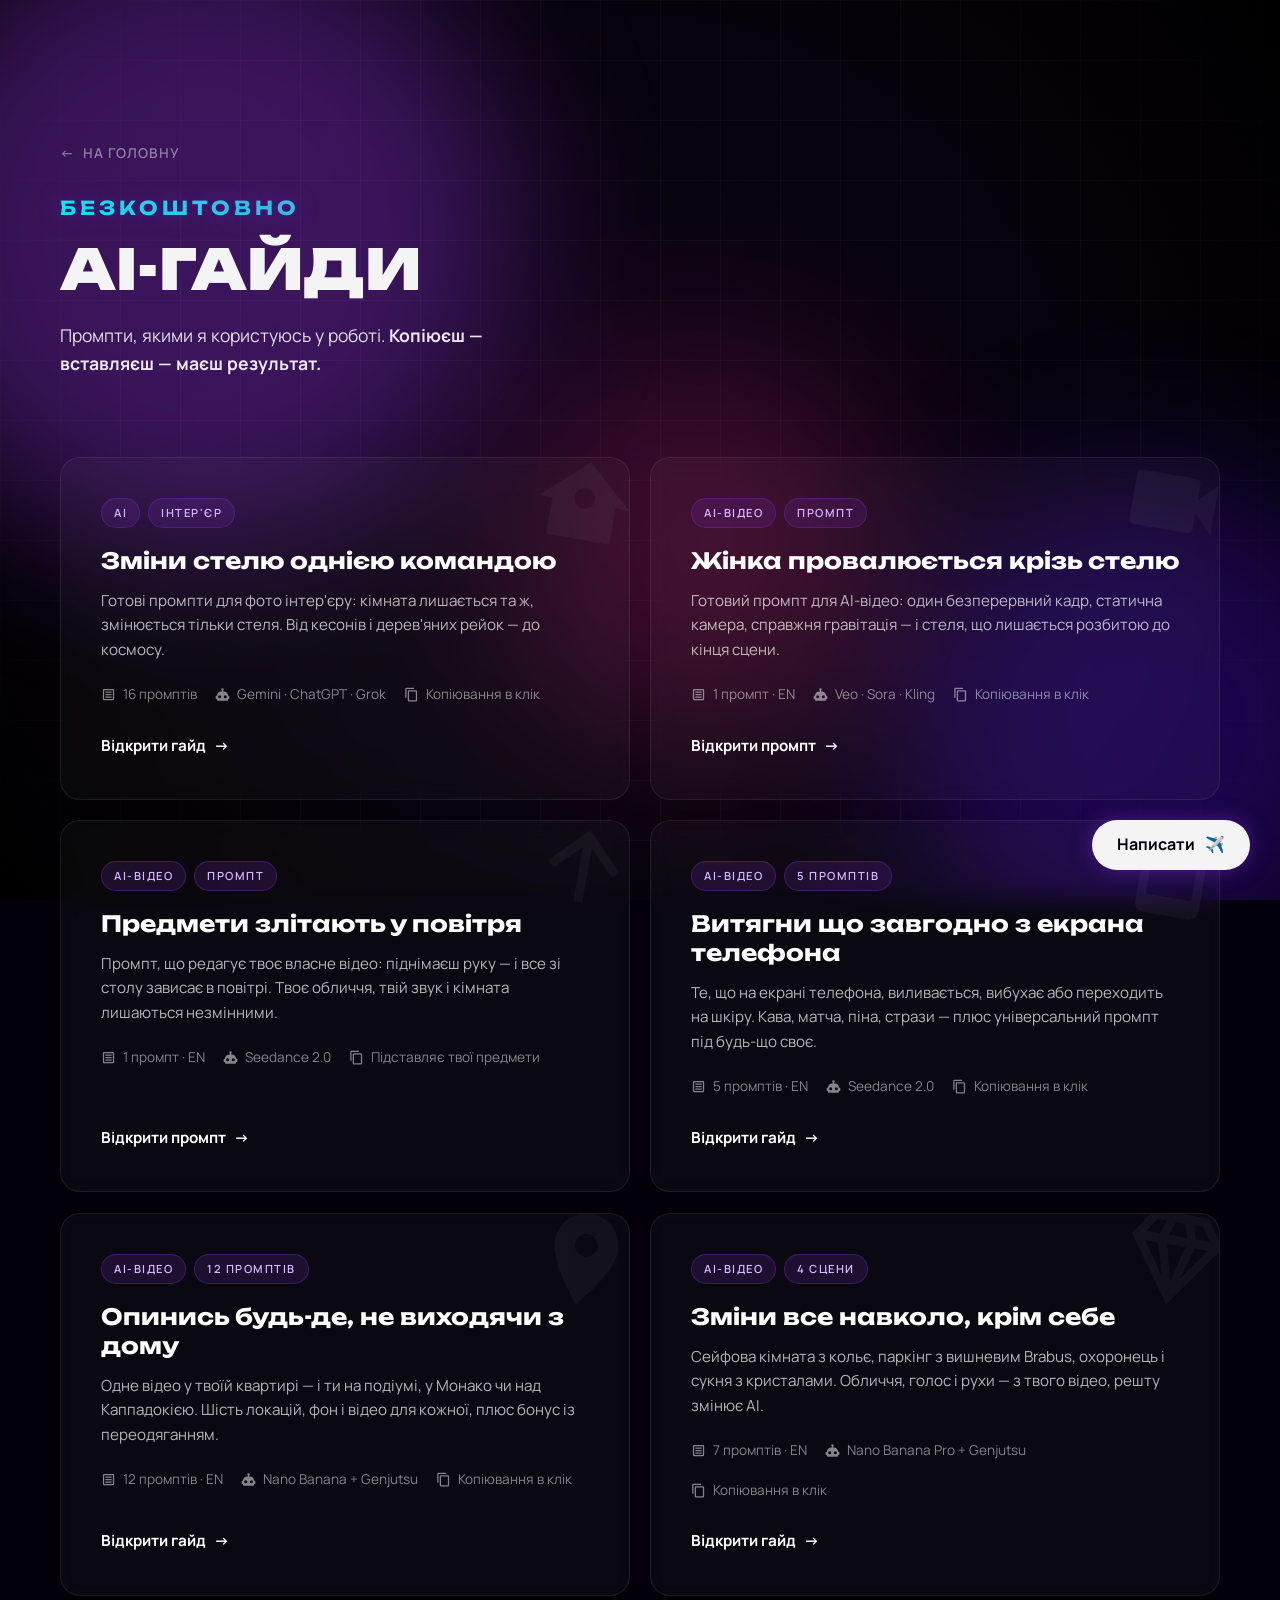
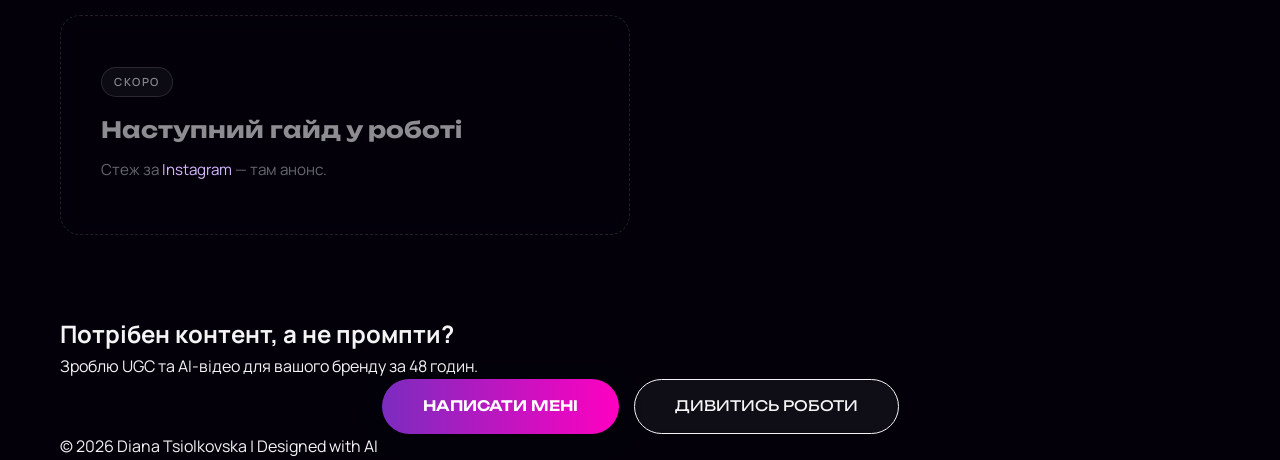
==== guides/index.html @ f281d13f "add new tutorial Co-Authored-By: Claude Opus 5.5 <noreply@anthropic.com>" ====
<!DOCTYPE html>
<html lang="uk">
<head>
    <meta charset="UTF-8">
    <meta name="viewport" content="width=device-width, initial-scale=1.0, viewport-fit=cover">
    <meta name="theme-color" content="#03000a">

    <!-- Google Analytics 4 (Measurement ID G-055CLTDZQ2) -->
    <script async src="https://www.googletagmanager.com/gtag/js?id=G-055CLTDZQ2"></script>
    <script>
        window.dataLayer = window.dataLayer || [];
        function gtag(){dataLayer.push(arguments);}
        gtag('js', new Date());
        gtag('config', 'G-055CLTDZQ2');
    </script>

    <title>Безкоштовні AI-гайди | Diana Tsiolkovska</title>
    <meta name="description"
          content="Безкоштовні гайди по AI від Diana Tsiolkovska: готові промпти для генерації та редагування фото. Копіюй і використовуй.">
    <link rel="canonical" href="https://diana-creator.site/guides/">

    <!-- Open Graph / Facebook -->
    <meta property="og:type" content="website">
    <meta property="og:url" content="https://diana-creator.site/guides/">
    <meta property="og:title" content="Безкоштовні AI-гайди | Diana Tsiolkovska">
    <meta property="og:description" content="Готові промпти для генерації та редагування фото. Копіюй в один клік і використовуй.">
    <meta property="og:image" content="https://diana-creator.site/assets/me.png">
    <meta property="og:locale" content="uk_UA">

    <!-- Twitter -->
    <meta name="twitter:card" content="summary_large_image">
    <meta name="twitter:title" content="Безкоштовні AI-гайди | Diana Tsiolkovska">
    <meta name="twitter:description" content="Готові промпти для генерації та редагування фото. Копіюй в один клік і використовуй.">
    <meta name="twitter:image" content="https://diana-creator.site/assets/me.png">

    <link rel="preconnect" href="https://fonts.googleapis.com">
    <link rel="preconnect" href="https://fonts.gstatic.com" crossorigin>
    <link href="https://fonts.googleapis.com/css2?family=Manrope:wght@300;400;600&family=Unbounded:wght@300;600;900&display=swap"
          rel="stylesheet">

    <!-- Relative paths so the page also renders when opened straight from disk -->
    <link rel="stylesheet" href="../src/css/main.css">

    <link rel="icon" href="../assets/favicon.ico" type="image/x-icon">
    <link rel="icon" href="../assets/me.png" type="image/png" sizes="32x32">
    <link rel="apple-touch-icon" href="../assets/me.png">

    <script type="application/ld+json">
    {
      "@context": "https://schema.org",
      "@type": "CollectionPage",
      "name": "Безкоштовні AI-гайди",
      "description": "Гайди з готовими промптами для генерації та редагування фото.",
      "url": "https://diana-creator.site/guides/",
      "author": {
        "@type": "Person",
        "name": "Diana Tsiolkovska",
        "jobTitle": "UGC & AI Creator",
        "url": "https://diana-creator.site/"
      },
      "hasPart": [
        {
          "@type": "Article",
          "headline": "Зміни стелю однією командою",
          "description": "16 готових промптів для редагування фото інтер'єру: змінюється тільки стеля.",
          "url": "https://diana-creator.site/guides/ceiling/"
        },
        {
          "@type": "Article",
          "headline": "Промпт для AI-відео: жінка провалюється крізь стелю",
          "description": "Готовий промпт англійською для генерації відео: один безперервний кадр, статична камера, справжня гравітація.",
          "url": "https://diana-creator.site/guides/ceiling-fall/"
        },
        {
          "@type": "Article",
          "headline": "Промпт для AI-відео: предмети злітають у повітря",
          "description": "Готовий промпт англійською для Seedance 2.0: піднімаєш руку — і всі предмети зі столу злітають у повітря, а твоє відео лишається незмінним.",
          "url": "https://diana-creator.site/guides/floating-objects/"
        },
        {
          "@type": "Article",
          "headline": "Промпти для AI-відео: витягни що завгодно з екрана телефона",
          "description": "5 готових промптів англійською для Seedance 2.0: те, що на екрані телефона, виливається, вибухає або переходить на шкіру.",
          "url": "https://diana-creator.site/guides/phone-screen/"
        },
        {
          "@type": "Article",
          "headline": "Опинись будь-де, не виходячи з дому: AI-відео в Higgsfield Genjutsu",
          "description": "Покроковий гайд і 12 готових промптів англійською для Nano Banana та Higgsfield Genjutsu: одне відео вдома — і ти на подіумі, у Монако чи над Каппадокією.",
          "url": "https://diana-creator.site/guides/genjutsu/"
        },
        {
          "@type": "Article",
          "headline": "Зміни все навколо, крім себе: AI-відео в Higgsfield Genjutsu",
          "description": "4 сцени і 7 готових промптів англійською для Nano Banana Pro та Higgsfield Genjutsu: сейф з кольє, паркінг з Brabus, охоронець і новий образ.",
          "url": "https://diana-creator.site/guides/perlyna/"
        }
      ]
    }
    </script>
</head>
<body>

<div class="global-background">
    <div class="gradient-orb orb-1"></div>
    <div class="gradient-orb orb-2"></div>
    <div class="gradient-orb orb-3"></div>
    <div class="grid-overlay"></div>
</div>

<a href="https://ig.me/m/diana.tsiolkovska"
   target="_blank"
   rel="noopener noreferrer"
   class="floating-cta"
   aria-label="Написати в Instagram Direct">
    <span>Написати</span>
    <span aria-hidden="true">✈️</span>
</a>

<header class="guides-hero">
    <div class="container">
        <a href="../" class="crumb">
            <span class="arrow-icon" aria-hidden="true">←</span> На головну
        </a>
        <p class="subtitle">Безкоштовно</p>
        <h1>AI-ГАЙДИ</h1>
        <p class="hero-desc">
            Промпти, якими я користуюсь у роботі. <strong>Копіюєш — вставляєш — маєш результат.</strong>
        </p>
    </div>
</header>

<main>
    <section class="section guides-section">
        <div class="container">
            <div class="guides-grid">

                <a class="guide-card" href="ceiling/">
                    <div class="guide-icon-bg" aria-hidden="true">
                        <svg viewBox="0 0 24 24"><path d="M12,3L2,12H5V20H19V12H22L12,3M12,8.75A2.25,2.25 0 0,1 14.25,11A2.25,2.25 0 0,1 12,13.25A2.25,2.25 0 0,1 9.75,11A2.25,2.25 0 0,1 12,8.75Z" /></svg>
                    </div>
                    <div class="guide-tags">
                        <span class="guide-tag">AI</span>
                        <span class="guide-tag">Інтер'єр</span>
                    </div>
                    <h2 class="guide-title">Зміни стелю однією командою</h2>
                    <p class="guide-desc">
                        Готові промпти для фото інтер'єру: кімната лишається та ж, змінюється тільки стеля.
                        Від кесонів і дерев'яних рейок — до космосу.
                    </p>
                    <div class="guide-meta">
                        <span>
                            <svg viewBox="0 0 24 24" aria-hidden="true"><path d="M19,3H5C3.89,3 3,3.89 3,5V19A2,2 0 0,0 5,21H19A2,2 0 0,0 21,19V5C21,3.89 20.1,3 19,3M19,19H5V5H19V19M17,17H7V15H17V17M17,13H7V11H17V13M17,9H7V7H17V9Z" /></svg>
                            16 промптів
                        </span>
                        <span>
                            <svg viewBox="0 0 24 24" aria-hidden="true"><path d="M12,2A2,2 0 0,1 14,4C14,4.74 13.6,5.39 13,5.73V7H14A7,7 0 0,1 21,14H22A1,1 0 0,1 23,15V18A1,1 0 0,1 22,19H21V20A2,2 0 0,1 19,22H5A2,2 0 0,1 3,20V19H2A1,1 0 0,1 1,18V15A1,1 0 0,1 2,14H3A7,7 0 0,1 10,7H11V5.73C10.4,5.39 10,4.74 10,4A2,2 0 0,1 12,2M7.5,13A2.5,2.5 0 0,0 5,15.5A2.5,2.5 0 0,0 7.5,18A2.5,2.5 0 0,0 10,15.5A2.5,2.5 0 0,0 7.5,13M16.5,13A2.5,2.5 0 0,0 14,15.5A2.5,2.5 0 0,0 16.5,18A2.5,2.5 0 0,0 19,15.5A2.5,2.5 0 0,0 16.5,13Z" /></svg>
                            Gemini · ChatGPT · Grok
                        </span>
                        <span>
                            <svg viewBox="0 0 24 24" aria-hidden="true"><path d="M19,21H8V7H19M19,5H8A2,2 0 0,0 6,7V21A2,2 0 0,0 8,23H19A2,2 0 0,0 21,21V7A2,2 0 0,0 19,5M16,1H4A2,2 0 0,0 2,3V17H4V3H16V1Z" /></svg>
                            Копіювання в клік
                        </span>
                    </div>
                    <span class="guide-btn">
                        Відкрити гайд <span class="arrow-icon" aria-hidden="true">→</span>
                    </span>
                </a>

                <a class="guide-card" href="ceiling-fall/">
                    <div class="guide-icon-bg" aria-hidden="true">
                        <svg viewBox="0 0 24 24"><path d="M17,10.5V7A1,1 0 0,0 16,6H4A1,1 0 0,0 3,7V17A1,1 0 0,0 4,18H16A1,1 0 0,0 17,17V13.5L21,17.5V6.5L17,10.5Z" /></svg>
                    </div>
                    <div class="guide-tags">
                        <span class="guide-tag">AI-відео</span>
                        <span class="guide-tag">Промпт</span>
                    </div>
                    <h2 class="guide-title">Жінка провалюється крізь стелю</h2>
                    <p class="guide-desc">
                        Готовий промпт для AI-відео: один безперервний кадр, статична камера,
                        справжня гравітація — і стеля, що лишається розбитою до кінця сцени.
                    </p>
                    <div class="guide-meta">
                        <span>
                            <svg viewBox="0 0 24 24" aria-hidden="true"><path d="M19,3H5C3.89,3 3,3.89 3,5V19A2,2 0 0,0 5,21H19A2,2 0 0,0 21,19V5C21,3.89 20.1,3 19,3M19,19H5V5H19V19M17,17H7V15H17V17M17,13H7V11H17V13M17,9H7V7H17V9Z" /></svg>
                            1 промпт · EN
                        </span>
                        <span>
                            <svg viewBox="0 0 24 24" aria-hidden="true"><path d="M12,2A2,2 0 0,1 14,4C14,4.74 13.6,5.39 13,5.73V7H14A7,7 0 0,1 21,14H22A1,1 0 0,1 23,15V18A1,1 0 0,1 22,19H21V20A2,2 0 0,1 19,22H5A2,2 0 0,1 3,20V19H2A1,1 0 0,1 1,18V15A1,1 0 0,1 2,14H3A7,7 0 0,1 10,7H11V5.73C10.4,5.39 10,4.74 10,4A2,2 0 0,1 12,2M7.5,13A2.5,2.5 0 0,0 5,15.5A2.5,2.5 0 0,0 7.5,18A2.5,2.5 0 0,0 10,15.5A2.5,2.5 0 0,0 7.5,13M16.5,13A2.5,2.5 0 0,0 14,15.5A2.5,2.5 0 0,0 16.5,18A2.5,2.5 0 0,0 19,15.5A2.5,2.5 0 0,0 16.5,13Z" /></svg>
                            Veo · Sora · Kling
                        </span>
                        <span>
                            <svg viewBox="0 0 24 24" aria-hidden="true"><path d="M19,21H8V7H19M19,5H8A2,2 0 0,0 6,7V21A2,2 0 0,0 8,23H19A2,2 0 0,0 21,21V7A2,2 0 0,0 19,5M16,1H4A2,2 0 0,0 2,3V17H4V3H16V1Z" /></svg>
                            Копіювання в клік
                        </span>
                    </div>
                    <span class="guide-btn">
                        Відкрити промпт <span class="arrow-icon" aria-hidden="true">→</span>
                    </span>
                </a>

                <a class="guide-card" href="floating-objects/">
                    <div class="guide-icon-bg" aria-hidden="true">
                        <svg viewBox="0 0 24 24"><path d="M13,20H11V8L5.5,13.5L4.08,12.08L12,4.16L19.92,12.08L18.5,13.5L13,8V20Z" /></svg>
                    </div>
                    <div class="guide-tags">
                        <span class="guide-tag">AI-відео</span>
                        <span class="guide-tag">Промпт</span>
                    </div>
                    <h2 class="guide-title">Предмети злітають у повітря</h2>
                    <p class="guide-desc">
                        Промпт, що редагує твоє власне відео: піднімаєш руку — і все зі столу зависає в повітрі.
                        Твоє обличчя, твій звук і кімната лишаються незмінними.
                    </p>
                    <div class="guide-meta">
                        <span>
                            <svg viewBox="0 0 24 24" aria-hidden="true"><path d="M19,3H5C3.89,3 3,3.89 3,5V19A2,2 0 0,0 5,21H19A2,2 0 0,0 21,19V5C21,3.89 20.1,3 19,3M19,19H5V5H19V19M17,17H7V15H17V17M17,13H7V11H17V13M17,9H7V7H17V9Z" /></svg>
                            1 промпт · EN
                        </span>
                        <span>
                            <svg viewBox="0 0 24 24" aria-hidden="true"><path d="M12,2A2,2 0 0,1 14,4C14,4.74 13.6,5.39 13,5.73V7H14A7,7 0 0,1 21,14H22A1,1 0 0,1 23,15V18A1,1 0 0,1 22,19H21V20A2,2 0 0,1 19,22H5A2,2 0 0,1 3,20V19H2A1,1 0 0,1 1,18V15A1,1 0 0,1 2,14H3A7,7 0 0,1 10,7H11V5.73C10.4,5.39 10,4.74 10,4A2,2 0 0,1 12,2M7.5,13A2.5,2.5 0 0,0 5,15.5A2.5,2.5 0 0,0 7.5,18A2.5,2.5 0 0,0 10,15.5A2.5,2.5 0 0,0 7.5,13M16.5,13A2.5,2.5 0 0,0 14,15.5A2.5,2.5 0 0,0 16.5,18A2.5,2.5 0 0,0 19,15.5A2.5,2.5 0 0,0 16.5,13Z" /></svg>
                            Seedance 2.0
                        </span>
                        <span>
                            <svg viewBox="0 0 24 24" aria-hidden="true"><path d="M19,21H8V7H19M19,5H8A2,2 0 0,0 6,7V21A2,2 0 0,0 8,23H19A2,2 0 0,0 21,21V7A2,2 0 0,0 19,5M16,1H4A2,2 0 0,0 2,3V17H4V3H16V1Z" /></svg>
                            Підставляє твої предмети
                        </span>
                    </div>
                    <span class="guide-btn">
                        Відкрити промпт <span class="arrow-icon" aria-hidden="true">→</span>
                    </span>
                </a>

                <a class="guide-card" href="phone-screen/">
                    <div class="guide-icon-bg" aria-hidden="true">
                        <svg viewBox="0 0 24 24"><path d="M17,19H7V5H17M17,1H7C5.89,1 5,1.89 5,3V21A2,2 0 0,0 7,23H17A2,2 0 0,0 19,21V3C19,1.89 18.1,1 17,1Z" /></svg>
                    </div>
                    <div class="guide-tags">
                        <span class="guide-tag">AI-відео</span>
                        <span class="guide-tag">5 промптів</span>
                    </div>
                    <h2 class="guide-title">Витягни що завгодно з екрана телефона</h2>
                    <p class="guide-desc">
                        Те, що на екрані телефона, виливається, вибухає або переходить на шкіру.
                        Кава, матча, піна, стрази — плюс універсальний промпт під будь-що своє.
                    </p>
                    <div class="guide-meta">
                        <span>
                            <svg viewBox="0 0 24 24" aria-hidden="true"><path d="M19,3H5C3.89,3 3,3.89 3,5V19A2,2 0 0,0 5,21H19A2,2 0 0,0 21,19V5C21,3.89 20.1,3 19,3M19,19H5V5H19V19M17,17H7V15H17V17M17,13H7V11H17V13M17,9H7V7H17V9Z" /></svg>
                            5 промптів · EN
                        </span>
                        <span>
                            <svg viewBox="0 0 24 24" aria-hidden="true"><path d="M12,2A2,2 0 0,1 14,4C14,4.74 13.6,5.39 13,5.73V7H14A7,7 0 0,1 21,14H22A1,1 0 0,1 23,15V18A1,1 0 0,1 22,19H21V20A2,2 0 0,1 19,22H5A2,2 0 0,1 3,20V19H2A1,1 0 0,1 1,18V15A1,1 0 0,1 2,14H3A7,7 0 0,1 10,7H11V5.73C10.4,5.39 10,4.74 10,4A2,2 0 0,1 12,2M7.5,13A2.5,2.5 0 0,0 5,15.5A2.5,2.5 0 0,0 7.5,18A2.5,2.5 0 0,0 10,15.5A2.5,2.5 0 0,0 7.5,13M16.5,13A2.5,2.5 0 0,0 14,15.5A2.5,2.5 0 0,0 16.5,18A2.5,2.5 0 0,0 19,15.5A2.5,2.5 0 0,0 16.5,13Z" /></svg>
                            Seedance 2.0
                        </span>
                        <span>
                            <svg viewBox="0 0 24 24" aria-hidden="true"><path d="M19,21H8V7H19M19,5H8A2,2 0 0,0 6,7V21A2,2 0 0,0 8,23H19A2,2 0 0,0 21,21V7A2,2 0 0,0 19,5M16,1H4A2,2 0 0,0 2,3V17H4V3H16V1Z" /></svg>
                            Копіювання в клік
                        </span>
                    </div>
                    <span class="guide-btn">
                        Відкрити гайд <span class="arrow-icon" aria-hidden="true">→</span>
                    </span>
                </a>

                <a class="guide-card" href="genjutsu/">
                    <div class="guide-icon-bg" aria-hidden="true">
                        <svg viewBox="0 0 24 24"><path d="M12,11.5A2.5,2.5 0 0,1 9.5,9A2.5,2.5 0 0,1 12,6.5A2.5,2.5 0 0,1 14.5,9A2.5,2.5 0 0,1 12,11.5M12,2A7,7 0 0,0 5,9C5,14.25 12,22 12,22C12,22 19,14.25 19,9A7,7 0 0,0 12,2Z" /></svg>
                    </div>
                    <div class="guide-tags">
                        <span class="guide-tag">AI-відео</span>
                        <span class="guide-tag">12 промптів</span>
                    </div>
                    <h2 class="guide-title">Опинись будь-де, не виходячи з дому</h2>
                    <p class="guide-desc">
                        Одне відео у твоїй квартирі — і ти на подіумі, у Монако чи над Каппадокією.
                        Шість локацій, фон і відео для кожної, плюс бонус із переодяганням.
                    </p>
                    <div class="guide-meta">
                        <span>
                            <svg viewBox="0 0 24 24" aria-hidden="true"><path d="M19,3H5C3.89,3 3,3.89 3,5V19A2,2 0 0,0 5,21H19A2,2 0 0,0 21,19V5C21,3.89 20.1,3 19,3M19,19H5V5H19V19M17,17H7V15H17V17M17,13H7V11H17V13M17,9H7V7H17V9Z" /></svg>
                            12 промптів · EN
                        </span>
                        <span>
                            <svg viewBox="0 0 24 24" aria-hidden="true"><path d="M12,2A2,2 0 0,1 14,4C14,4.74 13.6,5.39 13,5.73V7H14A7,7 0 0,1 21,14H22A1,1 0 0,1 23,15V18A1,1 0 0,1 22,19H21V20A2,2 0 0,1 19,22H5A2,2 0 0,1 3,20V19H2A1,1 0 0,1 1,18V15A1,1 0 0,1 2,14H3A7,7 0 0,1 10,7H11V5.73C10.4,5.39 10,4.74 10,4A2,2 0 0,1 12,2M7.5,13A2.5,2.5 0 0,0 5,15.5A2.5,2.5 0 0,0 7.5,18A2.5,2.5 0 0,0 10,15.5A2.5,2.5 0 0,0 7.5,13M16.5,13A2.5,2.5 0 0,0 14,15.5A2.5,2.5 0 0,0 16.5,18A2.5,2.5 0 0,0 19,15.5A2.5,2.5 0 0,0 16.5,13Z" /></svg>
                            Nano Banana + Genjutsu
                        </span>
                        <span>
                            <svg viewBox="0 0 24 24" aria-hidden="true"><path d="M19,21H8V7H19M19,5H8A2,2 0 0,0 6,7V21A2,2 0 0,0 8,23H19A2,2 0 0,0 21,21V7A2,2 0 0,0 19,5M16,1H4A2,2 0 0,0 2,3V17H4V3H16V1Z" /></svg>
                            Копіювання в клік
                        </span>
                    </div>
                    <span class="guide-btn">
                        Відкрити гайд <span class="arrow-icon" aria-hidden="true">→</span>
                    </span>
                </a>

                <a class="guide-card" href="perlyna/">
                    <div class="guide-icon-bg" aria-hidden="true">
                        <svg viewBox="0 0 24 24"><path d="M16,9H19L14,16M10,9H14L12,17M5,9H8L10,16M15,4H17L19,7H16M11,4H13L14,7H10M7,4H9L8,7H5M6,2L2,8L12,22L22,8L18,2H6Z" /></svg>
                    </div>
                    <div class="guide-tags">
                        <span class="guide-tag">AI-відео</span>
                        <span class="guide-tag">4 сцени</span>
                    </div>
                    <h2 class="guide-title">Зміни все навколо, крім себе</h2>
                    <p class="guide-desc">
                        Сейфова кімната з кольє, паркінг з вишневим Brabus, охоронець і сукня з кристалами.
                        Обличчя, голос і рухи — з твого відео, решту змінює AI.
                    </p>
                    <div class="guide-meta">
                        <span>
                            <svg viewBox="0 0 24 24" aria-hidden="true"><path d="M19,3H5C3.89,3 3,3.89 3,5V19A2,2 0 0,0 5,21H19A2,2 0 0,0 21,19V5C21,3.89 20.1,3 19,3M19,19H5V5H19V19M17,17H7V15H17V17M17,13H7V11H17V13M17,9H7V7H17V9Z" /></svg>
                            7 промптів · EN
                        </span>
                        <span>
                            <svg viewBox="0 0 24 24" aria-hidden="true"><path d="M12,2A2,2 0 0,1 14,4C14,4.74 13.6,5.39 13,5.73V7H14A7,7 0 0,1 21,14H22A1,1 0 0,1 23,15V18A1,1 0 0,1 22,19H21V20A2,2 0 0,1 19,22H5A2,2 0 0,1 3,20V19H2A1,1 0 0,1 1,18V15A1,1 0 0,1 2,14H3A7,7 0 0,1 10,7H11V5.73C10.4,5.39 10,4.74 10,4A2,2 0 0,1 12,2M7.5,13A2.5,2.5 0 0,0 5,15.5A2.5,2.5 0 0,0 7.5,18A2.5,2.5 0 0,0 10,15.5A2.5,2.5 0 0,0 7.5,13M16.5,13A2.5,2.5 0 0,0 14,15.5A2.5,2.5 0 0,0 16.5,18A2.5,2.5 0 0,0 19,15.5A2.5,2.5 0 0,0 16.5,13Z" /></svg>
                            Nano Banana Pro + Genjutsu
                        </span>
                        <span>
                            <svg viewBox="0 0 24 24" aria-hidden="true"><path d="M19,21H8V7H19M19,5H8A2,2 0 0,0 6,7V21A2,2 0 0,0 8,23H19A2,2 0 0,0 21,21V7A2,2 0 0,0 19,5M16,1H4A2,2 0 0,0 2,3V17H4V3H16V1Z" /></svg>
                            Копіювання в клік
                        </span>
                    </div>
                    <span class="guide-btn">
                        Відкрити гайд <span class="arrow-icon" aria-hidden="true">→</span>
                    </span>
                </a>

                <div class="guide-card is-soon">
                    <div class="guide-tags">
                        <span class="guide-tag">Скоро</span>
                    </div>
                    <h2 class="guide-title">Наступний гайд у роботі</h2>
                    <p class="guide-desc">
                        Стеж за <a href="https://instagram.com/diana.tsiolkovska" target="_blank" rel="noopener noreferrer">Instagram</a> — там анонс.
                    </p>
                </div>

            </div>
        </div>
    </section>
</main>

<footer class="footer">
    <div class="container">

        <div class="footer-cta-card">
            <h2 class="footer-title">Потрібен контент, а не промпти?</h2>
            <p class="footer-desc">Зроблю UGC та AI-відео для вашого бренду за 48 годин.</p>

            <div class="hero-actions footer-actions">
                <a href="https://ig.me/m/diana.tsiolkovska"
                   target="_blank"
                   rel="noopener noreferrer"
                   class="btn-cta"
                   data-cta="guides_message">Написати мені</a>
                <a href="../#portfolio" class="btn-primary">Дивитись роботи</a>
            </div>
        </div>

        <p class="copyright">© 2026 Diana Tsiolkovska | Designed with AI</p>
    </div>
</footer>

<script type="module">
    import { initAnalytics } from '../src/js/analytics.js';
    initAnalytics();
</script>

</body>
</html>
---- src/css/main.css ----
/**
 * Main CSS Entry Point
 * Imports all modular CSS files
 */

/* Variables - Must be loaded first */
@import url('variables.css');

/* Base styles and resets */
@import url('base.css');

/* Component styles */
@import url('components/background.css');
@import url('components/hero.css');
@import url('components/marquee.css');
@import url('components/features.css');
@import url('components/portfolio.css');
@import url('components/process-faq-guarantee.css');
@import url('components/reviews.css');
@import url('components/services.css');
@import url('components/faq.css');
@import url('components/guides.css');
@import url('components/footer.css');
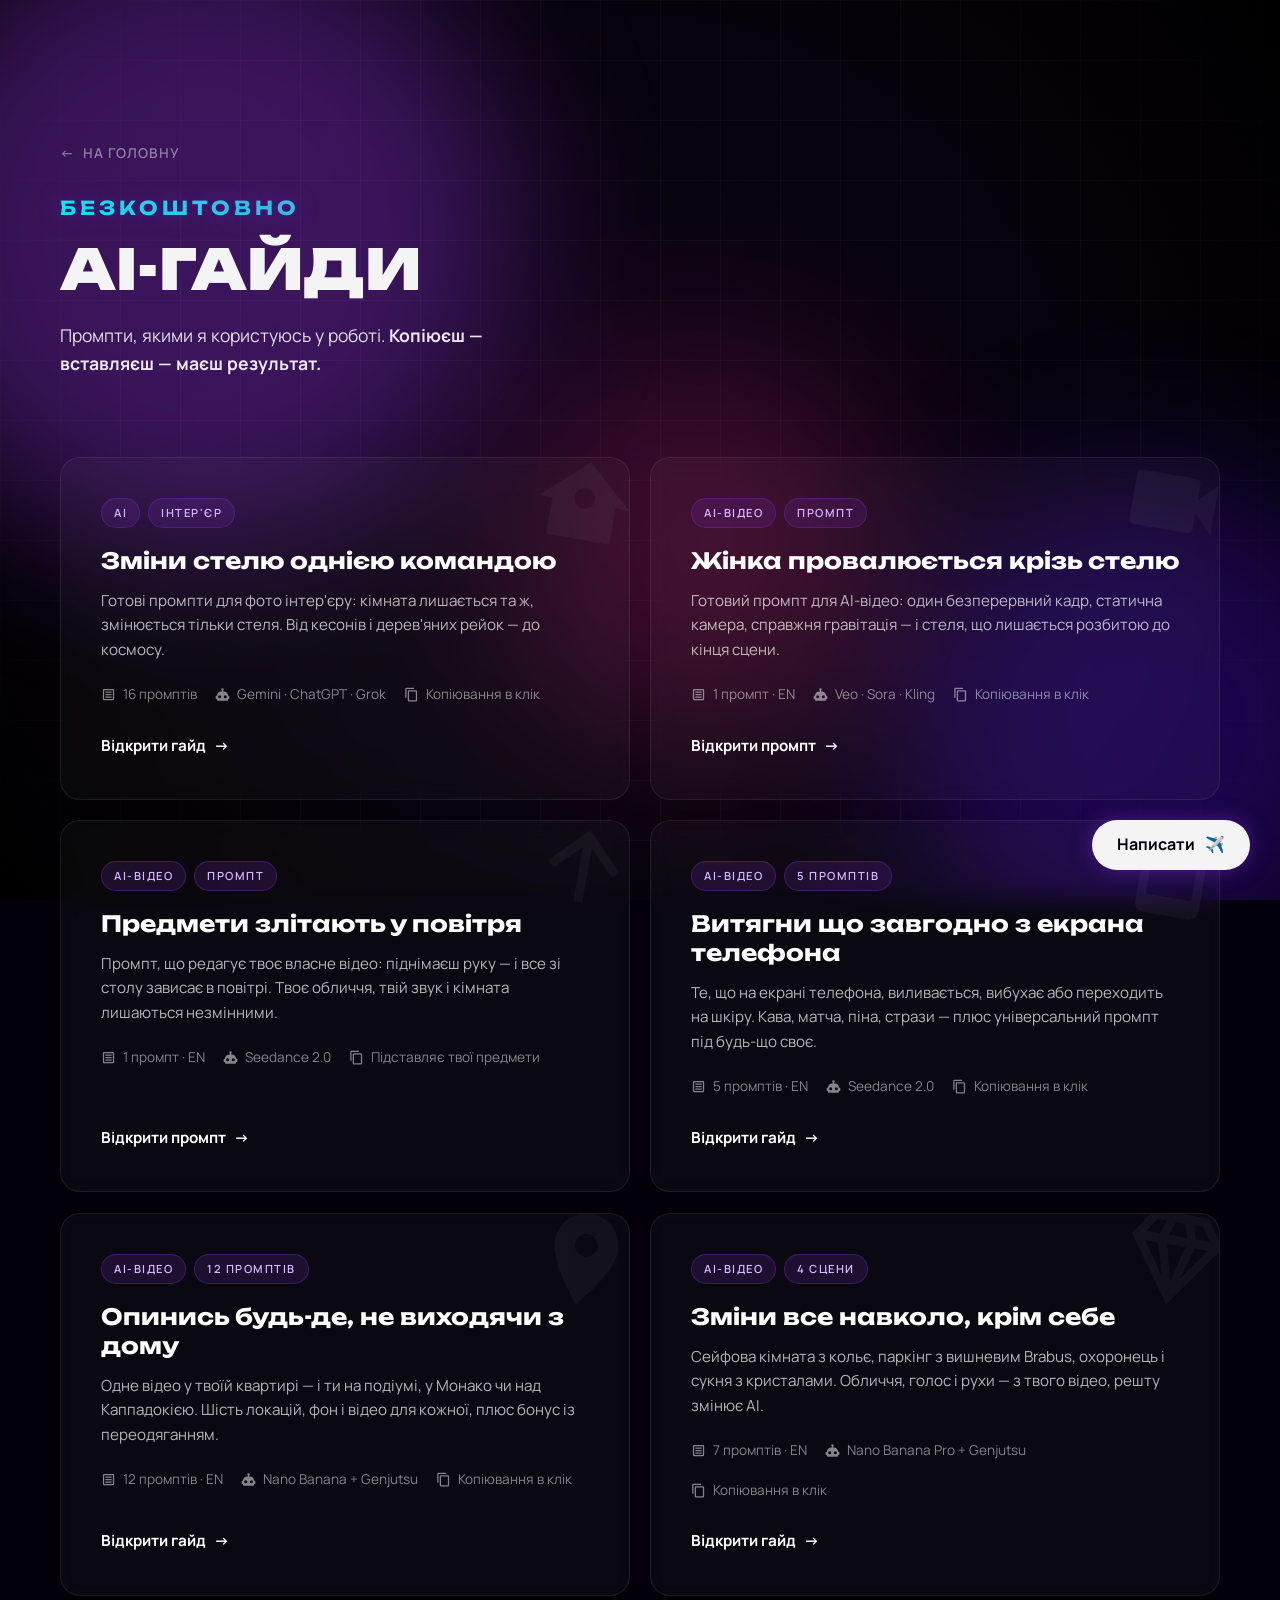
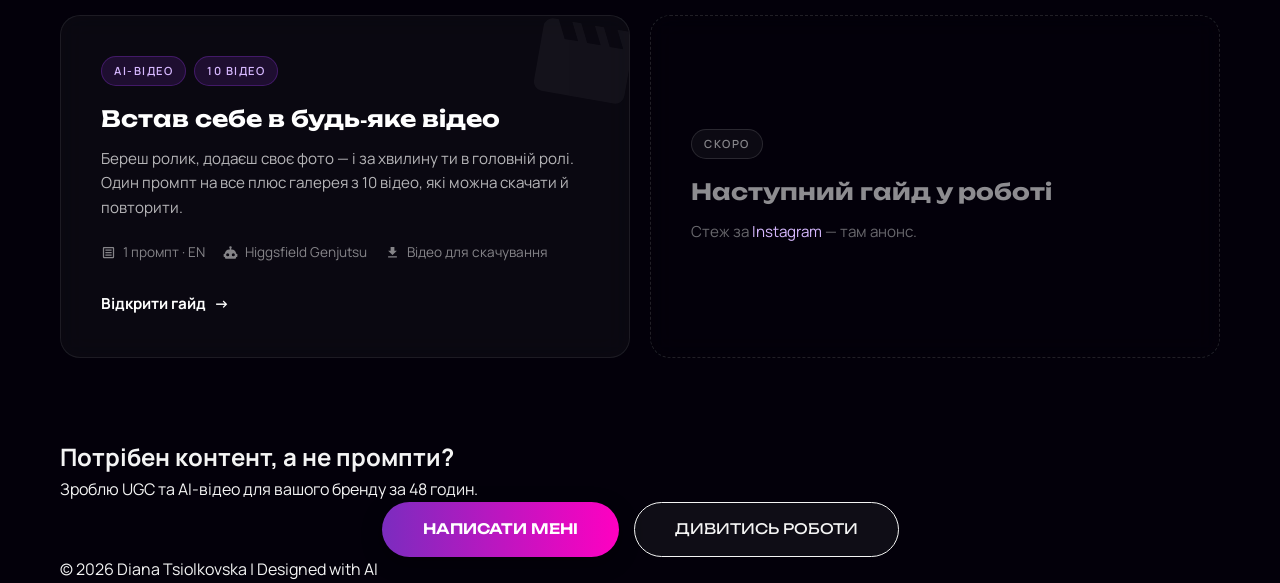
==== commit 617e8054: "add new tutorial Co-Authored-By: Claude Opus 5.5 <noreply@anthropic.com>" ====
--- a/guides/index.html
+++ b/guides/index.html
@@ -94,6 +94,12 @@
           "headline": "Зміни все навколо, крім себе: AI-відео в Higgsfield Genjutsu",
           "description": "4 сцени і 7 готових промптів англійською для Nano Banana Pro та Higgsfield Genjutsu: сейф з кольє, паркінг з Brabus, охоронець і новий образ.",
           "url": "https://diana-creator.site/guides/perlyna/"
+        },
+        {
+          "@type": "Article",
+          "headline": "Встав себе в будь-яке відео: промпт для Higgsfield Genjutsu",
+          "description": "Один готовий промпт англійською для Higgsfield Genjutsu і 10 відео для повторення: ти в головній ролі за хвилину.",
+          "url": "https://diana-creator.site/guides/insert-yourself/"
         }
       ]
     }
@@ -327,6 +333,38 @@
                     </span>
                 </a>
 
+                <a class="guide-card" href="insert-yourself/">
+                    <div class="guide-icon-bg" aria-hidden="true">
+                        <svg viewBox="0 0 24 24"><path d="M18,4L20,8H17L15,4H13L15,8H12L10,4H8L10,8H7L5,4H4A2,2 0 0,0 2,6V18A2,2 0 0,0 4,20H20A2,2 0 0,0 22,18V4H18Z" /></svg>
+                    </div>
+                    <div class="guide-tags">
+                        <span class="guide-tag">AI-відео</span>
+                        <span class="guide-tag">10 відео</span>
+                    </div>
+                    <h2 class="guide-title">Встав себе в будь&#8209;яке відео</h2>
+                    <p class="guide-desc">
+                        Береш ролик, додаєш своє фото — і за хвилину ти в головній ролі.
+                        Один промпт на все плюс галерея з 10 відео, які можна скачати й повторити.
+                    </p>
+                    <div class="guide-meta">
+                        <span>
+                            <svg viewBox="0 0 24 24" aria-hidden="true"><path d="M19,3H5C3.89,3 3,3.89 3,5V19A2,2 0 0,0 5,21H19A2,2 0 0,0 21,19V5C21,3.89 20.1,3 19,3M19,19H5V5H19V19M17,17H7V15H17V17M17,13H7V11H17V13M17,9H7V7H17V9Z" /></svg>
+                            1 промпт · EN
+                        </span>
+                        <span>
+                            <svg viewBox="0 0 24 24" aria-hidden="true"><path d="M12,2A2,2 0 0,1 14,4C14,4.74 13.6,5.39 13,5.73V7H14A7,7 0 0,1 21,14H22A1,1 0 0,1 23,15V18A1,1 0 0,1 22,19H21V20A2,2 0 0,1 19,22H5A2,2 0 0,1 3,20V19H2A1,1 0 0,1 1,18V15A1,1 0 0,1 2,14H3A7,7 0 0,1 10,7H11V5.73C10.4,5.39 10,4.74 10,4A2,2 0 0,1 12,2M7.5,13A2.5,2.5 0 0,0 5,15.5A2.5,2.5 0 0,0 7.5,18A2.5,2.5 0 0,0 10,15.5A2.5,2.5 0 0,0 7.5,13M16.5,13A2.5,2.5 0 0,0 14,15.5A2.5,2.5 0 0,0 16.5,18A2.5,2.5 0 0,0 19,15.5A2.5,2.5 0 0,0 16.5,13Z" /></svg>
+                            Higgsfield Genjutsu
+                        </span>
+                        <span>
+                            <svg viewBox="0 0 24 24" aria-hidden="true"><path d="M5,20H19V18H5M19,9H15V3H9V9H5L12,16L19,9Z" /></svg>
+                            Відео для скачування
+                        </span>
+                    </div>
+                    <span class="guide-btn">
+                        Відкрити гайд <span class="arrow-icon" aria-hidden="true">→</span>
+                    </span>
+                </a>
+
                 <div class="guide-card is-soon">
                     <div class="guide-tags">
                         <span class="guide-tag">Скоро</span>
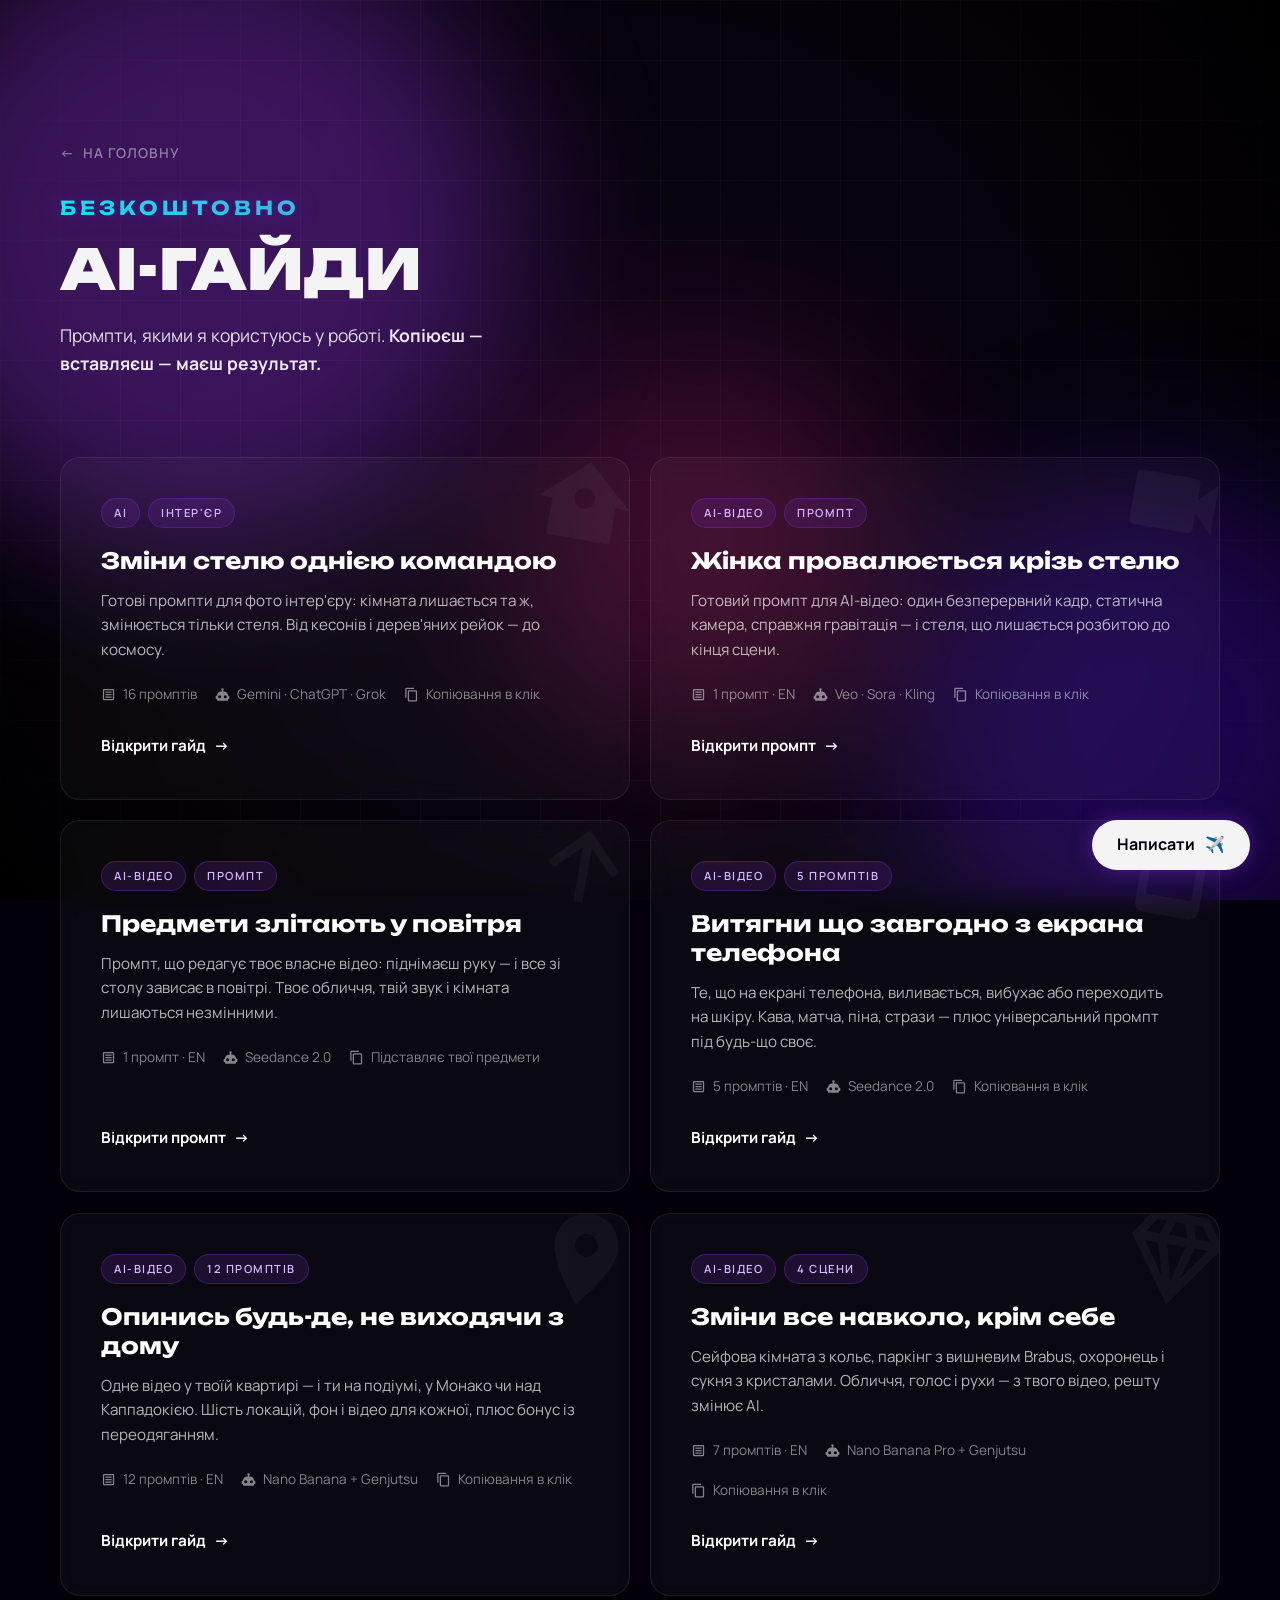
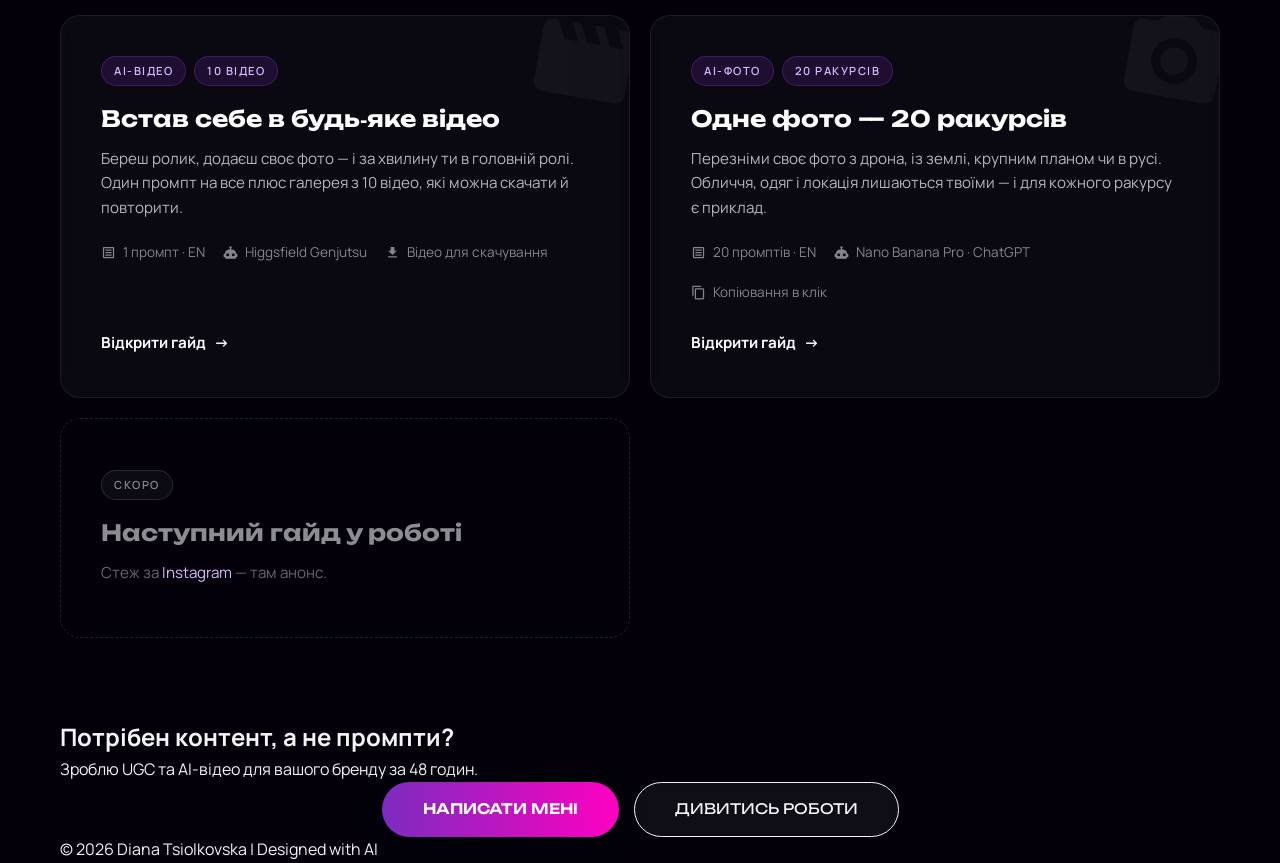
==== commit 502de9b2: "add new tutorial Co-Authored-By: Claude Opus 5.5 <noreply@anthropic.com>" ====
--- a/guides/index.html
+++ b/guides/index.html
@@ -100,6 +100,12 @@
           "headline": "Встав себе в будь-яке відео: промпт для Higgsfield Genjutsu",
           "description": "Один готовий промпт англійською для Higgsfield Genjutsu і 10 відео для повторення: ти в головній ролі за хвилину.",
           "url": "https://diana-creator.site/guides/insert-yourself/"
+        },
+        {
+          "@type": "Article",
+          "headline": "Одне фото — 20 ракурсів: промпти для Nano Banana Pro і ChatGPT",
+          "description": "20 готових промптів англійською, щоб перезняти одне своє фото з іншого ракурсу: з дрона, із землі, крупним планом чи в русі.",
+          "url": "https://diana-creator.site/guides/rakursy/"
         }
       ]
     }
@@ -365,6 +371,38 @@
                     </span>
                 </a>
 
+                <a class="guide-card" href="rakursy/">
+                    <div class="guide-icon-bg" aria-hidden="true">
+                        <svg viewBox="0 0 24 24"><path d="M4,4H7L9,2H15L17,4H20A2,2 0 0,1 22,6V18A2,2 0 0,1 20,20H4A2,2 0 0,1 2,18V6A2,2 0 0,1 4,4M12,7A5,5 0 0,0 7,12A5,5 0 0,0 12,17A5,5 0 0,0 17,12A5,5 0 0,0 12,7M12,9A3,3 0 0,1 15,12A3,3 0 0,1 12,15A3,3 0 0,1 9,12A3,3 0 0,1 12,9Z" /></svg>
+                    </div>
+                    <div class="guide-tags">
+                        <span class="guide-tag">AI-фото</span>
+                        <span class="guide-tag">20 ракурсів</span>
+                    </div>
+                    <h2 class="guide-title">Одне фото — 20 ракурсів</h2>
+                    <p class="guide-desc">
+                        Перезніми своє фото з дрона, із землі, крупним планом чи в русі.
+                        Обличчя, одяг і локація лишаються твоїми — і для кожного ракурсу є приклад.
+                    </p>
+                    <div class="guide-meta">
+                        <span>
+                            <svg viewBox="0 0 24 24" aria-hidden="true"><path d="M19,3H5C3.89,3 3,3.89 3,5V19A2,2 0 0,0 5,21H19A2,2 0 0,0 21,19V5C21,3.89 20.1,3 19,3M19,19H5V5H19V19M17,17H7V15H17V17M17,13H7V11H17V13M17,9H7V7H17V9Z" /></svg>
+                            20 промптів · EN
+                        </span>
+                        <span>
+                            <svg viewBox="0 0 24 24" aria-hidden="true"><path d="M12,2A2,2 0 0,1 14,4C14,4.74 13.6,5.39 13,5.73V7H14A7,7 0 0,1 21,14H22A1,1 0 0,1 23,15V18A1,1 0 0,1 22,19H21V20A2,2 0 0,1 19,22H5A2,2 0 0,1 3,20V19H2A1,1 0 0,1 1,18V15A1,1 0 0,1 2,14H3A7,7 0 0,1 10,7H11V5.73C10.4,5.39 10,4.74 10,4A2,2 0 0,1 12,2M7.5,13A2.5,2.5 0 0,0 5,15.5A2.5,2.5 0 0,0 7.5,18A2.5,2.5 0 0,0 10,15.5A2.5,2.5 0 0,0 7.5,13M16.5,13A2.5,2.5 0 0,0 14,15.5A2.5,2.5 0 0,0 16.5,18A2.5,2.5 0 0,0 19,15.5A2.5,2.5 0 0,0 16.5,13Z" /></svg>
+                            Nano Banana Pro · ChatGPT
+                        </span>
+                        <span>
+                            <svg viewBox="0 0 24 24" aria-hidden="true"><path d="M19,21H8V7H19M19,5H8A2,2 0 0,0 6,7V21A2,2 0 0,0 8,23H19A2,2 0 0,0 21,21V7A2,2 0 0,0 19,5M16,1H4A2,2 0 0,0 2,3V17H4V3H16V1Z" /></svg>
+                            Копіювання в клік
+                        </span>
+                    </div>
+                    <span class="guide-btn">
+                        Відкрити гайд <span class="arrow-icon" aria-hidden="true">→</span>
+                    </span>
+                </a>
+
                 <div class="guide-card is-soon">
                     <div class="guide-tags">
                         <span class="guide-tag">Скоро</span>
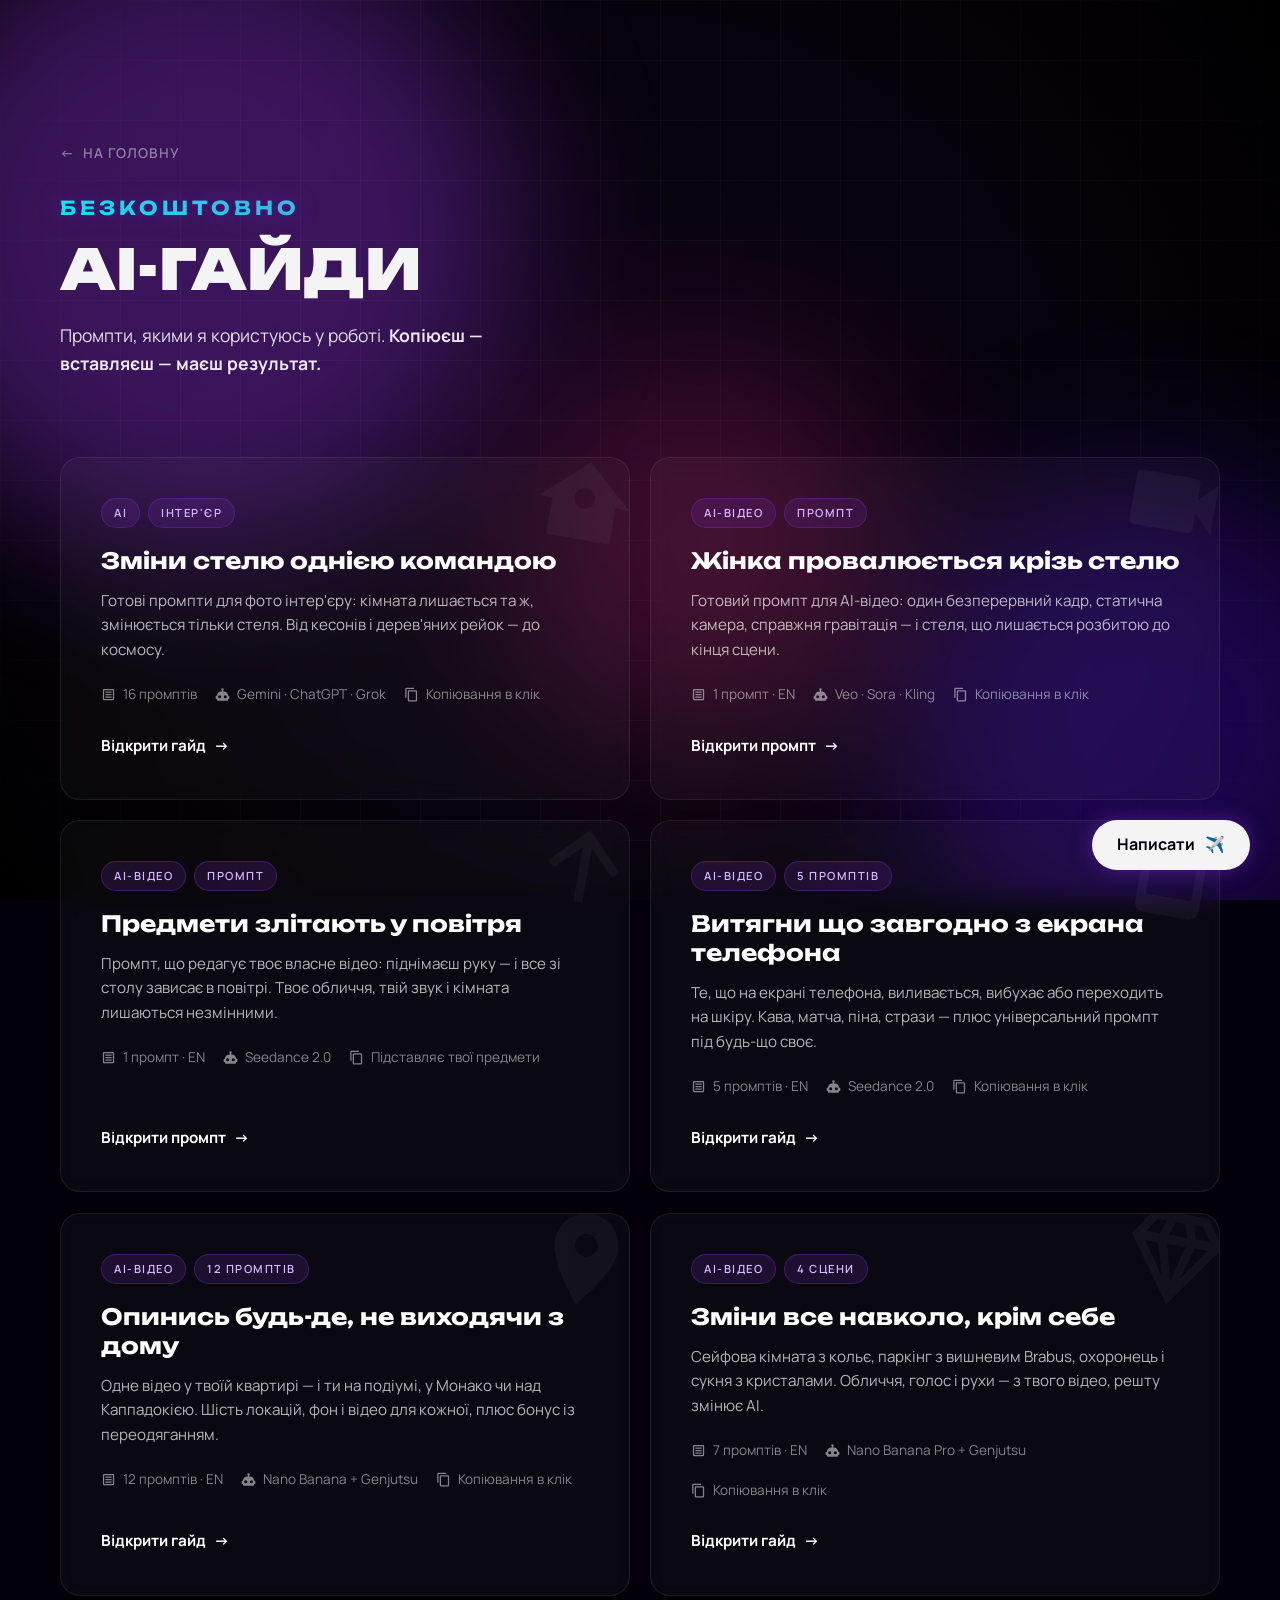
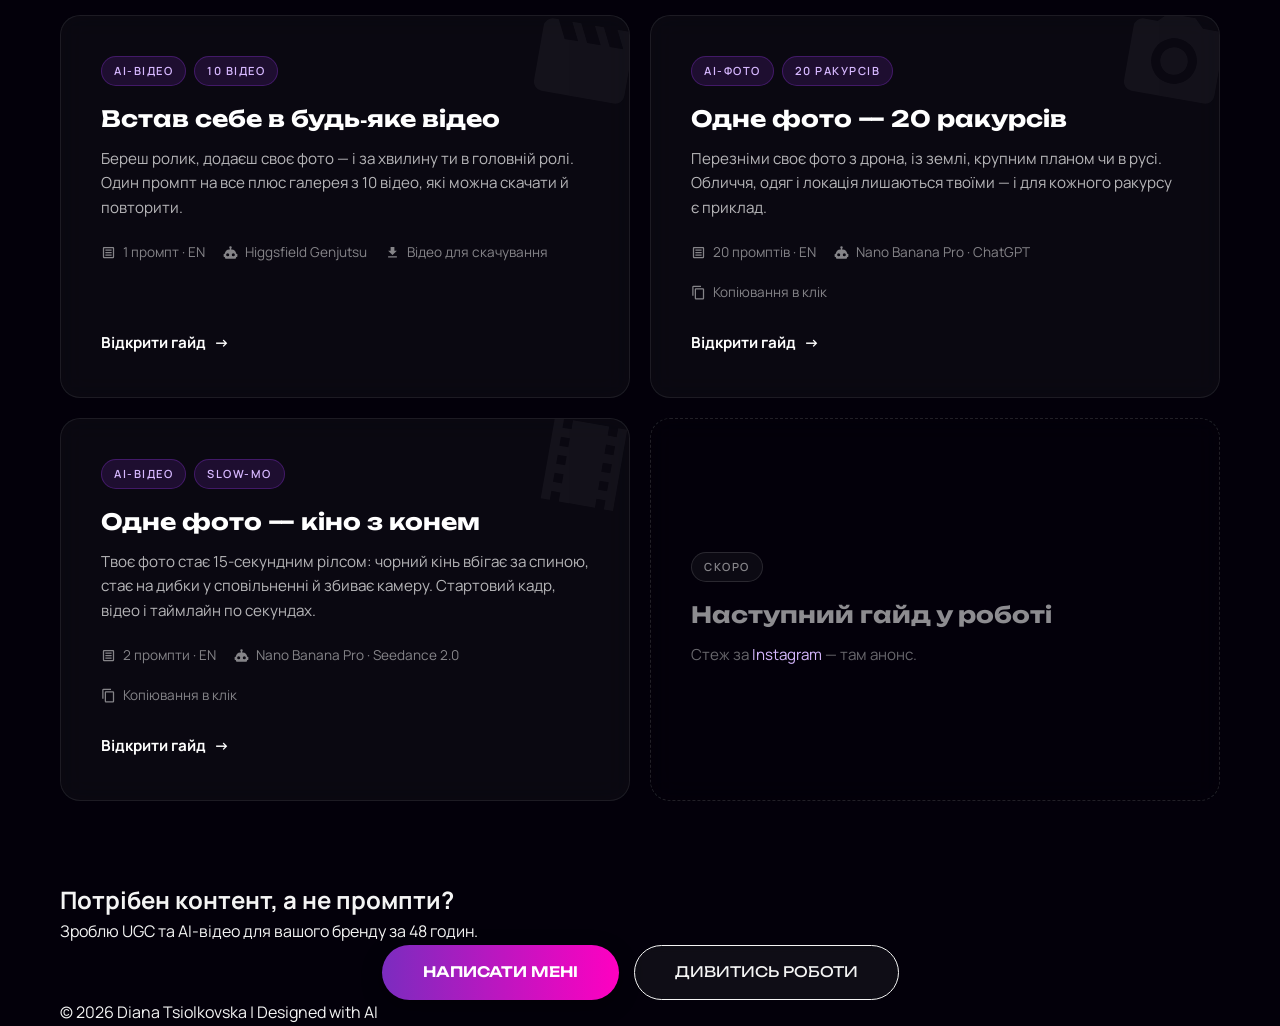
==== commit a9b9eedf: "add new tutorial Co-Authored-By: Claude Opus 5.5 <noreply@anthropic.com>" ====
--- a/guides/index.html
+++ b/guides/index.html
@@ -106,6 +106,12 @@
           "headline": "Одне фото — 20 ракурсів: промпти для Nano Banana Pro і ChatGPT",
           "description": "20 готових промптів англійською, щоб перезняти одне своє фото з іншого ракурсу: з дрона, із землі, крупним планом чи в русі.",
           "url": "https://diana-creator.site/guides/rakursy/"
+        },
+        {
+          "@type": "Article",
+          "headline": "Одне фото — кіно з конем: промпти для Nano Banana Pro і Seedance 2.0",
+          "description": "Стартовий кадр у Nano Banana Pro і 15-секундне кінематографічне відео з конем у Seedance 2.0: два готові промпти англійською.",
+          "url": "https://diana-creator.site/guides/kino-z-konem/"
         }
       ]
     }
@@ -403,6 +409,38 @@
                     </span>
                 </a>
 
+                <a class="guide-card" href="kino-z-konem/">
+                    <div class="guide-icon-bg" aria-hidden="true">
+                        <svg viewBox="0 0 24 24"><path d="M18,9H16V7H18M18,13H16V11H18M18,17H16V15H18M8,9H6V7H8M8,13H6V11H8M8,17H6V15H8M18,3V5H16V3H8V5H6V3H4V21H6V19H8V21H16V19H18V21H20V3H18Z" /></svg>
+                    </div>
+                    <div class="guide-tags">
+                        <span class="guide-tag">AI-відео</span>
+                        <span class="guide-tag">Slow-mo</span>
+                    </div>
+                    <h2 class="guide-title">Одне фото — кіно з конем</h2>
+                    <p class="guide-desc">
+                        Твоє фото стає 15-секундним рілсом: чорний кінь вбігає за спиною, стає на дибки
+                        у сповільненні й збиває камеру. Стартовий кадр, відео і таймлайн по секундах.
+                    </p>
+                    <div class="guide-meta">
+                        <span>
+                            <svg viewBox="0 0 24 24" aria-hidden="true"><path d="M19,3H5C3.89,3 3,3.89 3,5V19A2,2 0 0,0 5,21H19A2,2 0 0,0 21,19V5C21,3.89 20.1,3 19,3M19,19H5V5H19V19M17,17H7V15H17V17M17,13H7V11H17V13M17,9H7V7H17V9Z" /></svg>
+                            2 промпти · EN
+                        </span>
+                        <span>
+                            <svg viewBox="0 0 24 24" aria-hidden="true"><path d="M12,2A2,2 0 0,1 14,4C14,4.74 13.6,5.39 13,5.73V7H14A7,7 0 0,1 21,14H22A1,1 0 0,1 23,15V18A1,1 0 0,1 22,19H21V20A2,2 0 0,1 19,22H5A2,2 0 0,1 3,20V19H2A1,1 0 0,1 1,18V15A1,1 0 0,1 2,14H3A7,7 0 0,1 10,7H11V5.73C10.4,5.39 10,4.74 10,4A2,2 0 0,1 12,2M7.5,13A2.5,2.5 0 0,0 5,15.5A2.5,2.5 0 0,0 7.5,18A2.5,2.5 0 0,0 10,15.5A2.5,2.5 0 0,0 7.5,13M16.5,13A2.5,2.5 0 0,0 14,15.5A2.5,2.5 0 0,0 16.5,18A2.5,2.5 0 0,0 19,15.5A2.5,2.5 0 0,0 16.5,13Z" /></svg>
+                            Nano Banana Pro · Seedance 2.0
+                        </span>
+                        <span>
+                            <svg viewBox="0 0 24 24" aria-hidden="true"><path d="M19,21H8V7H19M19,5H8A2,2 0 0,0 6,7V21A2,2 0 0,0 8,23H19A2,2 0 0,0 21,21V7A2,2 0 0,0 19,5M16,1H4A2,2 0 0,0 2,3V17H4V3H16V1Z" /></svg>
+                            Копіювання в клік
+                        </span>
+                    </div>
+                    <span class="guide-btn">
+                        Відкрити гайд <span class="arrow-icon" aria-hidden="true">→</span>
+                    </span>
+                </a>
+
                 <div class="guide-card is-soon">
                     <div class="guide-tags">
                         <span class="guide-tag">Скоро</span>
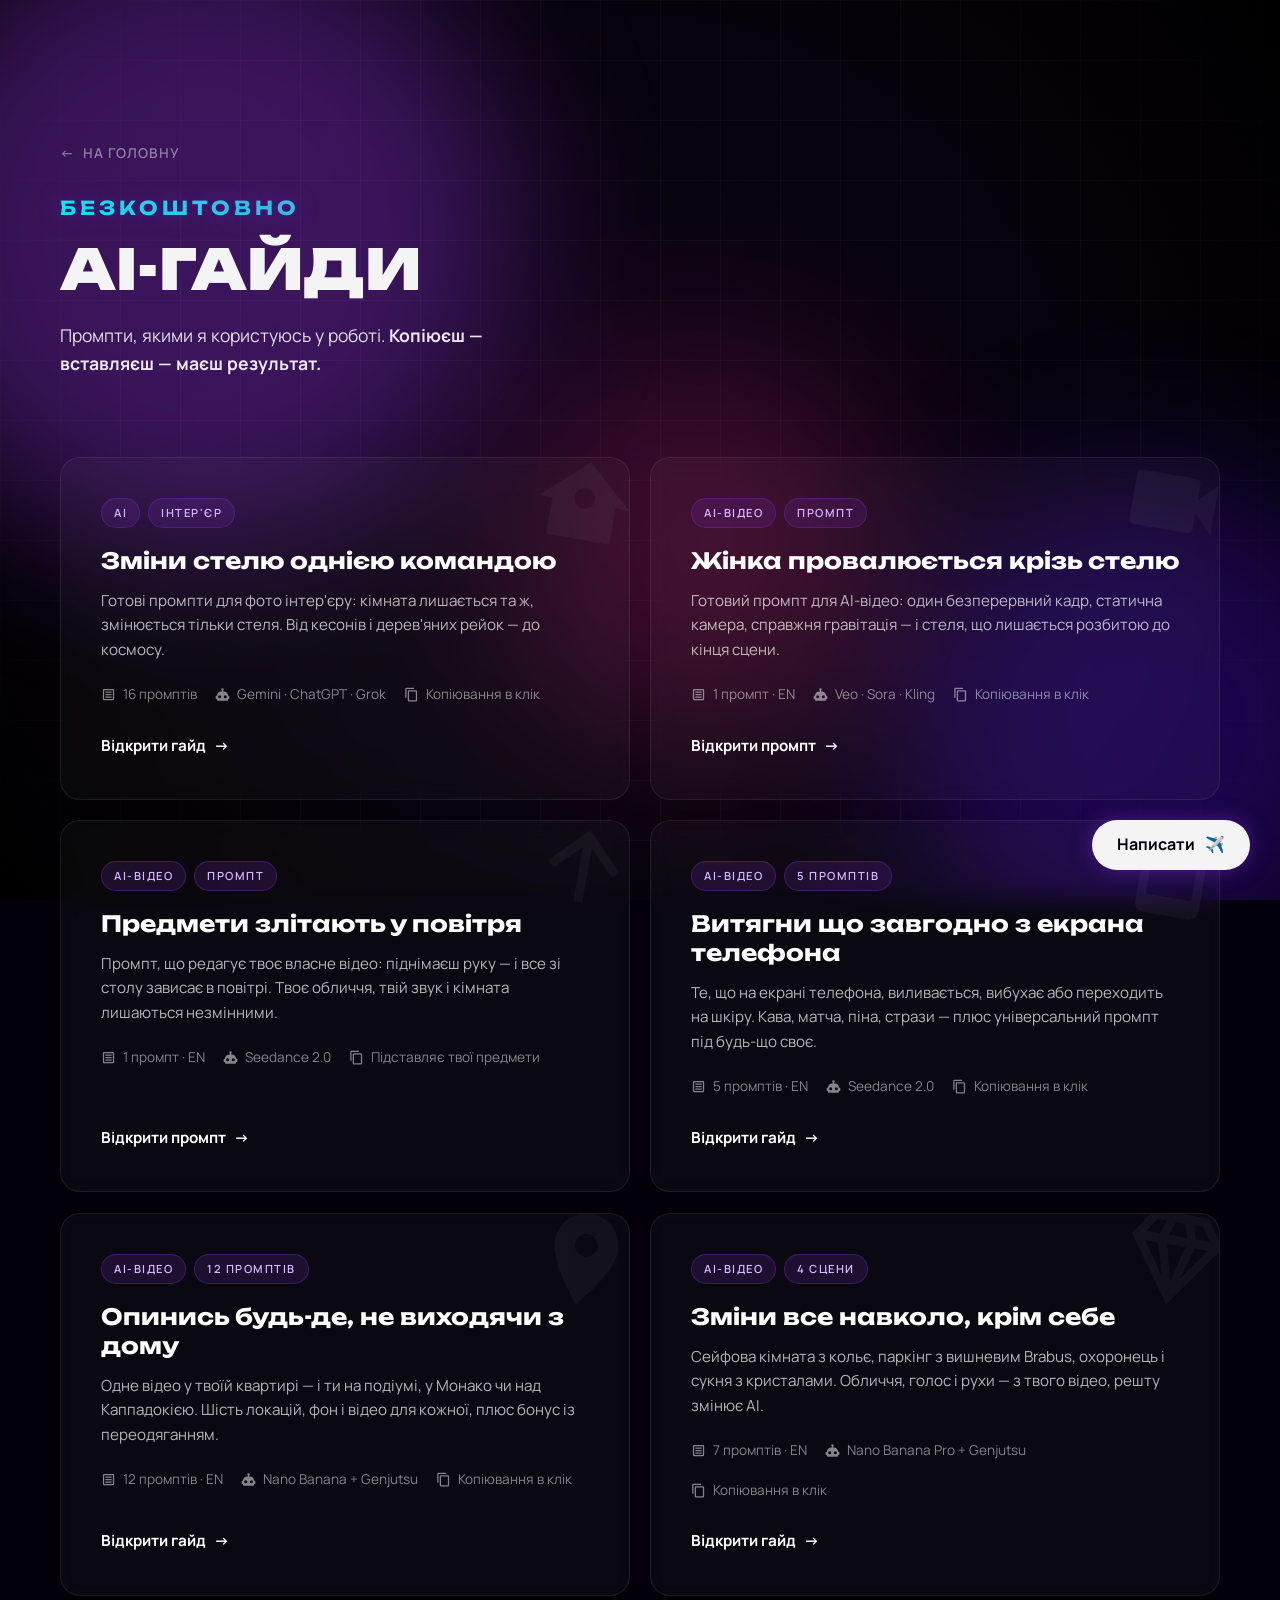
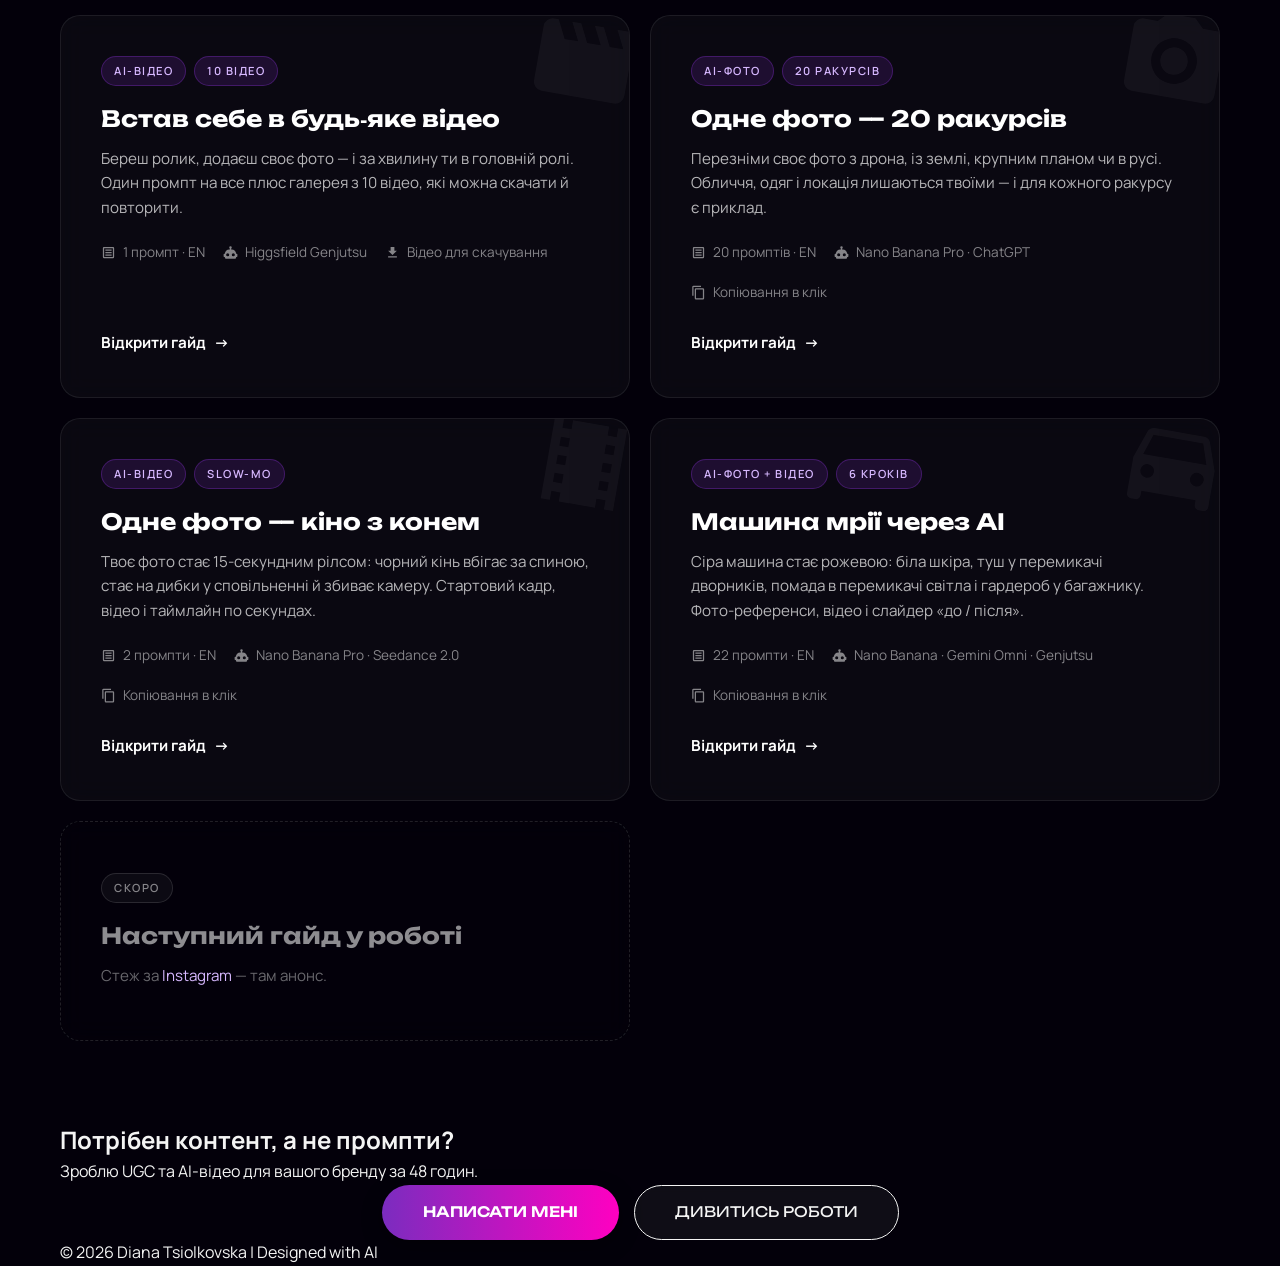
==== commit 81401bc4: "add new tutorial Co-Authored-By: Claude Opus 5.5 <noreply@anthropic.com> Claude-Session: https://cla" ====
--- a/guides/index.html
+++ b/guides/index.html
@@ -112,6 +112,12 @@
           "headline": "Одне фото — кіно з конем: промпти для Nano Banana Pro і Seedance 2.0",
           "description": "Стартовий кадр у Nano Banana Pro і 15-секундне кінематографічне відео з конем у Seedance 2.0: два готові промпти англійською.",
           "url": "https://diana-creator.site/guides/kino-z-konem/"
+        },
+        {
+          "@type": "Article",
+          "headline": "Машина мрії через AI: промпти для Nano Banana, Gemini Omni і Higgsfield Genjutsu",
+          "description": "6 кроків і 22 готові промпти англійською: рожевий кузов, біла шкіра, косметика в перемикачах і гардероб у багажнику.",
+          "url": "https://diana-creator.site/guides/mashyna-mrii/"
         }
       ]
     }
@@ -441,6 +447,38 @@
                     </span>
                 </a>
 
+                <a class="guide-card" href="mashyna-mrii/">
+                    <div class="guide-icon-bg" aria-hidden="true">
+                        <svg viewBox="0 0 24 24"><path d="M5,11L6.5,6.5H17.5L19,11M17.5,16A1.5,1.5 0 0,1 16,14.5A1.5,1.5 0 0,1 17.5,13A1.5,1.5 0 0,1 19,14.5A1.5,1.5 0 0,1 17.5,16M6.5,16A1.5,1.5 0 0,1 5,14.5A1.5,1.5 0 0,1 6.5,13A1.5,1.5 0 0,1 8,14.5A1.5,1.5 0 0,1 6.5,16M18.92,6C18.72,5.42 18.16,5 17.5,5H6.5C5.84,5 5.28,5.42 5.08,6L3,12V20A1,1 0 0,0 4,21H5A1,1 0 0,0 6,20V19H18V20A1,1 0 0,0 19,21H20A1,1 0 0,0 21,20V12L18.92,6Z" /></svg>
+                    </div>
+                    <div class="guide-tags">
+                        <span class="guide-tag">AI-фото + відео</span>
+                        <span class="guide-tag">6 кроків</span>
+                    </div>
+                    <h2 class="guide-title">Машина мрії через AI</h2>
+                    <p class="guide-desc">
+                        Сіра машина стає рожевою: біла шкіра, туш у перемикачі дворників, помада в перемикачі світла
+                        і гардероб у багажнику. Фото-референси, відео і слайдер «до / після».
+                    </p>
+                    <div class="guide-meta">
+                        <span>
+                            <svg viewBox="0 0 24 24" aria-hidden="true"><path d="M19,3H5C3.89,3 3,3.89 3,5V19A2,2 0 0,0 5,21H19A2,2 0 0,0 21,19V5C21,3.89 20.1,3 19,3M19,19H5V5H19V19M17,17H7V15H17V17M17,13H7V11H17V13M17,9H7V7H17V9Z" /></svg>
+                            22 промпти · EN
+                        </span>
+                        <span>
+                            <svg viewBox="0 0 24 24" aria-hidden="true"><path d="M12,2A2,2 0 0,1 14,4C14,4.74 13.6,5.39 13,5.73V7H14A7,7 0 0,1 21,14H22A1,1 0 0,1 23,15V18A1,1 0 0,1 22,19H21V20A2,2 0 0,1 19,22H5A2,2 0 0,1 3,20V19H2A1,1 0 0,1 1,18V15A1,1 0 0,1 2,14H3A7,7 0 0,1 10,7H11V5.73C10.4,5.39 10,4.74 10,4A2,2 0 0,1 12,2M7.5,13A2.5,2.5 0 0,0 5,15.5A2.5,2.5 0 0,0 7.5,18A2.5,2.5 0 0,0 10,15.5A2.5,2.5 0 0,0 7.5,13M16.5,13A2.5,2.5 0 0,0 14,15.5A2.5,2.5 0 0,0 16.5,18A2.5,2.5 0 0,0 19,15.5A2.5,2.5 0 0,0 16.5,13Z" /></svg>
+                            Nano Banana · Gemini Omni · Genjutsu
+                        </span>
+                        <span>
+                            <svg viewBox="0 0 24 24" aria-hidden="true"><path d="M19,21H8V7H19M19,5H8A2,2 0 0,0 6,7V21A2,2 0 0,0 8,23H19A2,2 0 0,0 21,21V7A2,2 0 0,0 19,5M16,1H4A2,2 0 0,0 2,3V17H4V3H16V1Z" /></svg>
+                            Копіювання в клік
+                        </span>
+                    </div>
+                    <span class="guide-btn">
+                        Відкрити гайд <span class="arrow-icon" aria-hidden="true">→</span>
+                    </span>
+                </a>
+
                 <div class="guide-card is-soon">
                     <div class="guide-tags">
                         <span class="guide-tag">Скоро</span>
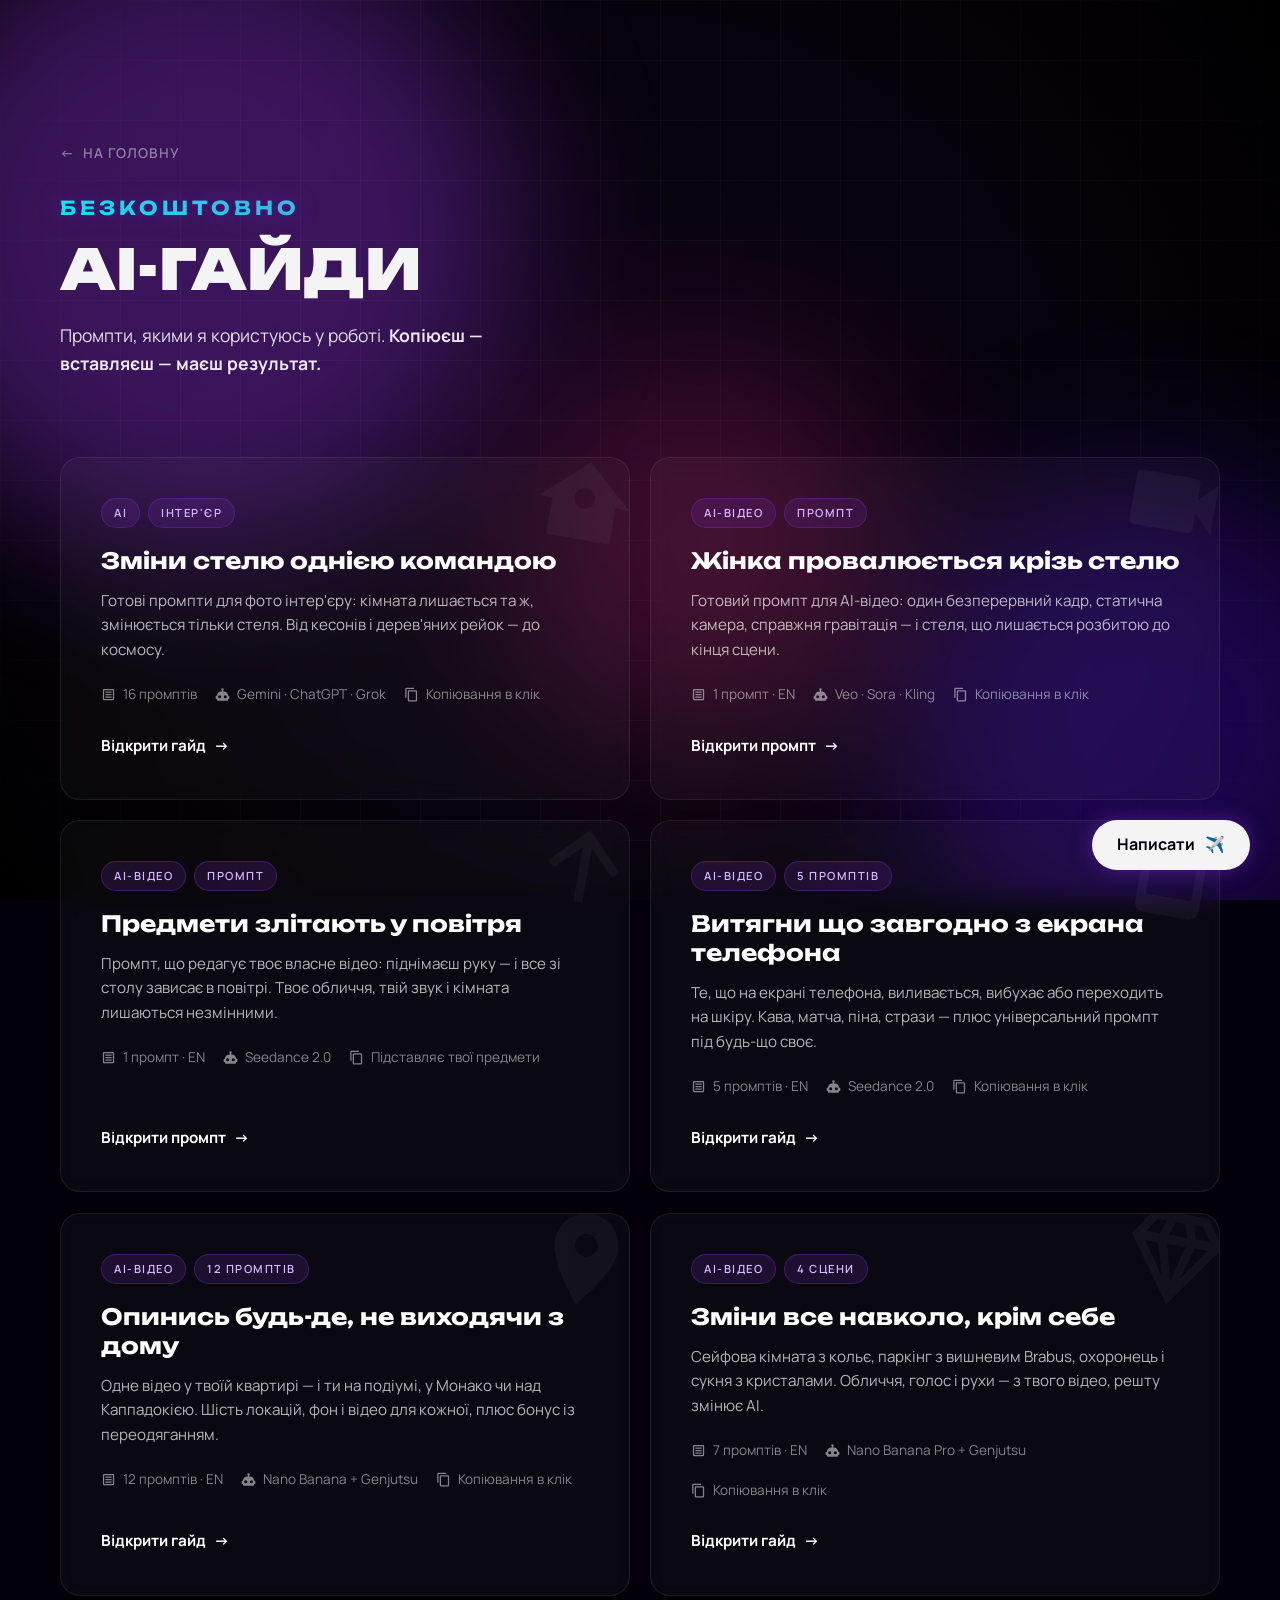
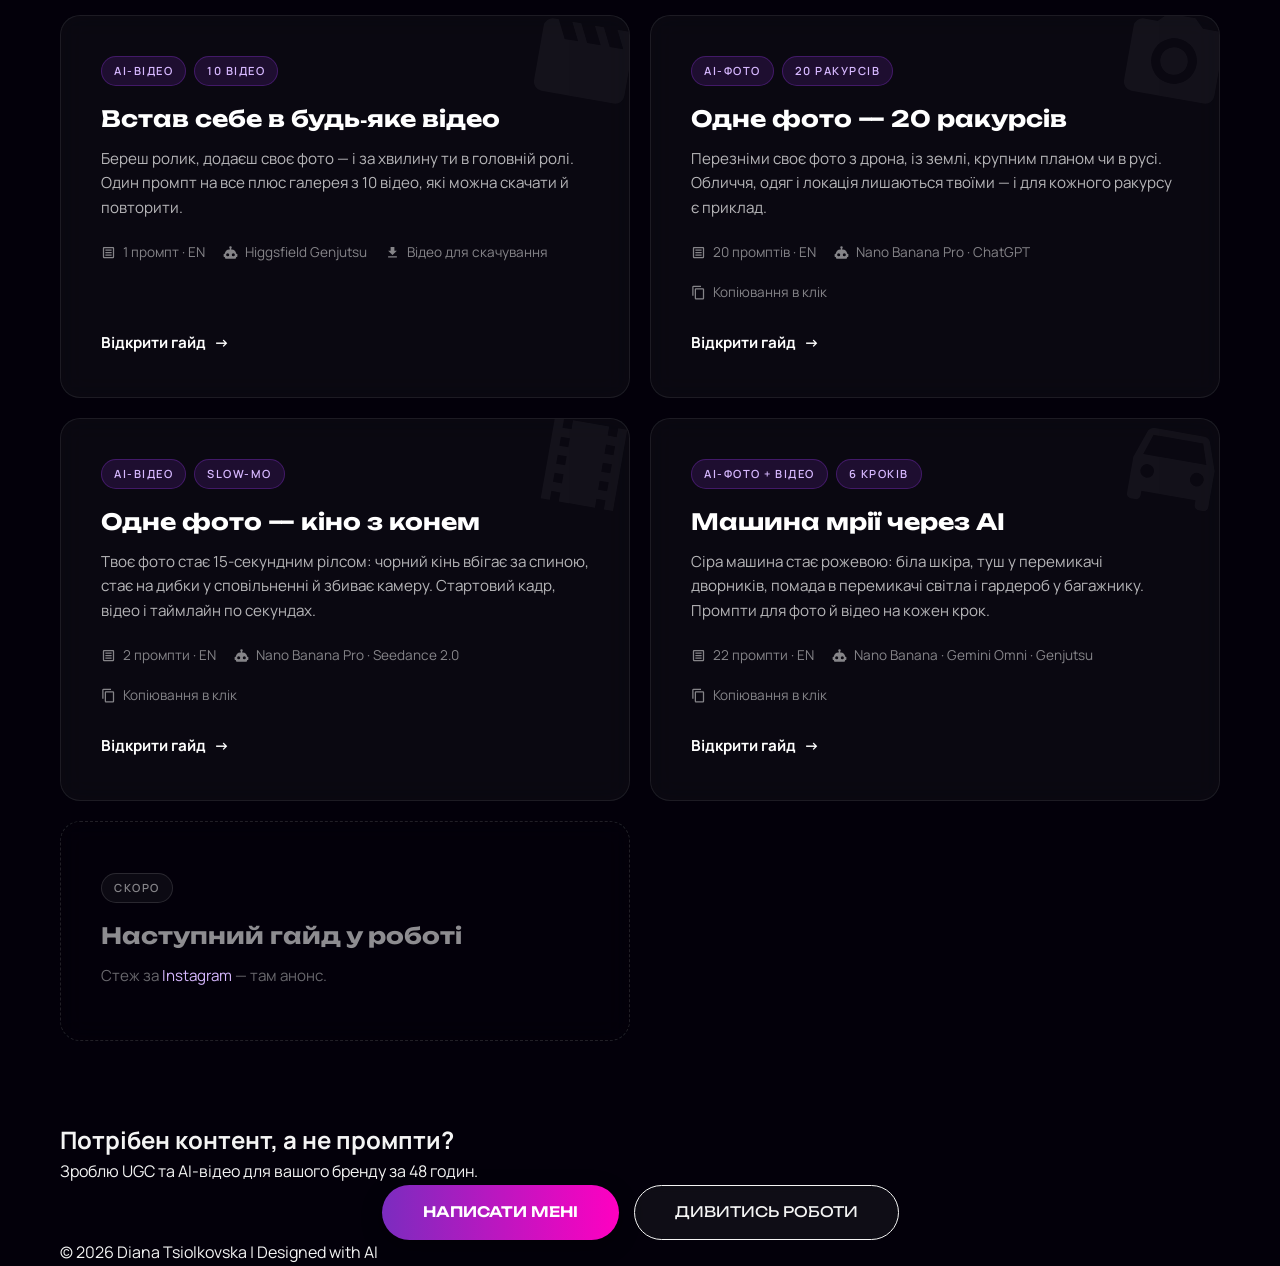
==== commit b62e92ca: "Simplify text in car tutorial Co-Authored-By: Claude Opus 5.5 <noreply@anthropic.com> Claude-Session" ====
--- a/guides/index.html
+++ b/guides/index.html
@@ -458,7 +458,7 @@
                     <h2 class="guide-title">Машина мрії через AI</h2>
                     <p class="guide-desc">
                         Сіра машина стає рожевою: біла шкіра, туш у перемикачі дворників, помада в перемикачі світла
-                        і гардероб у багажнику. Фото-референси, відео і слайдер «до / після».
+                        і гардероб у багажнику. Промпти для фото й відео на кожен крок.
                     </p>
                     <div class="guide-meta">
                         <span>
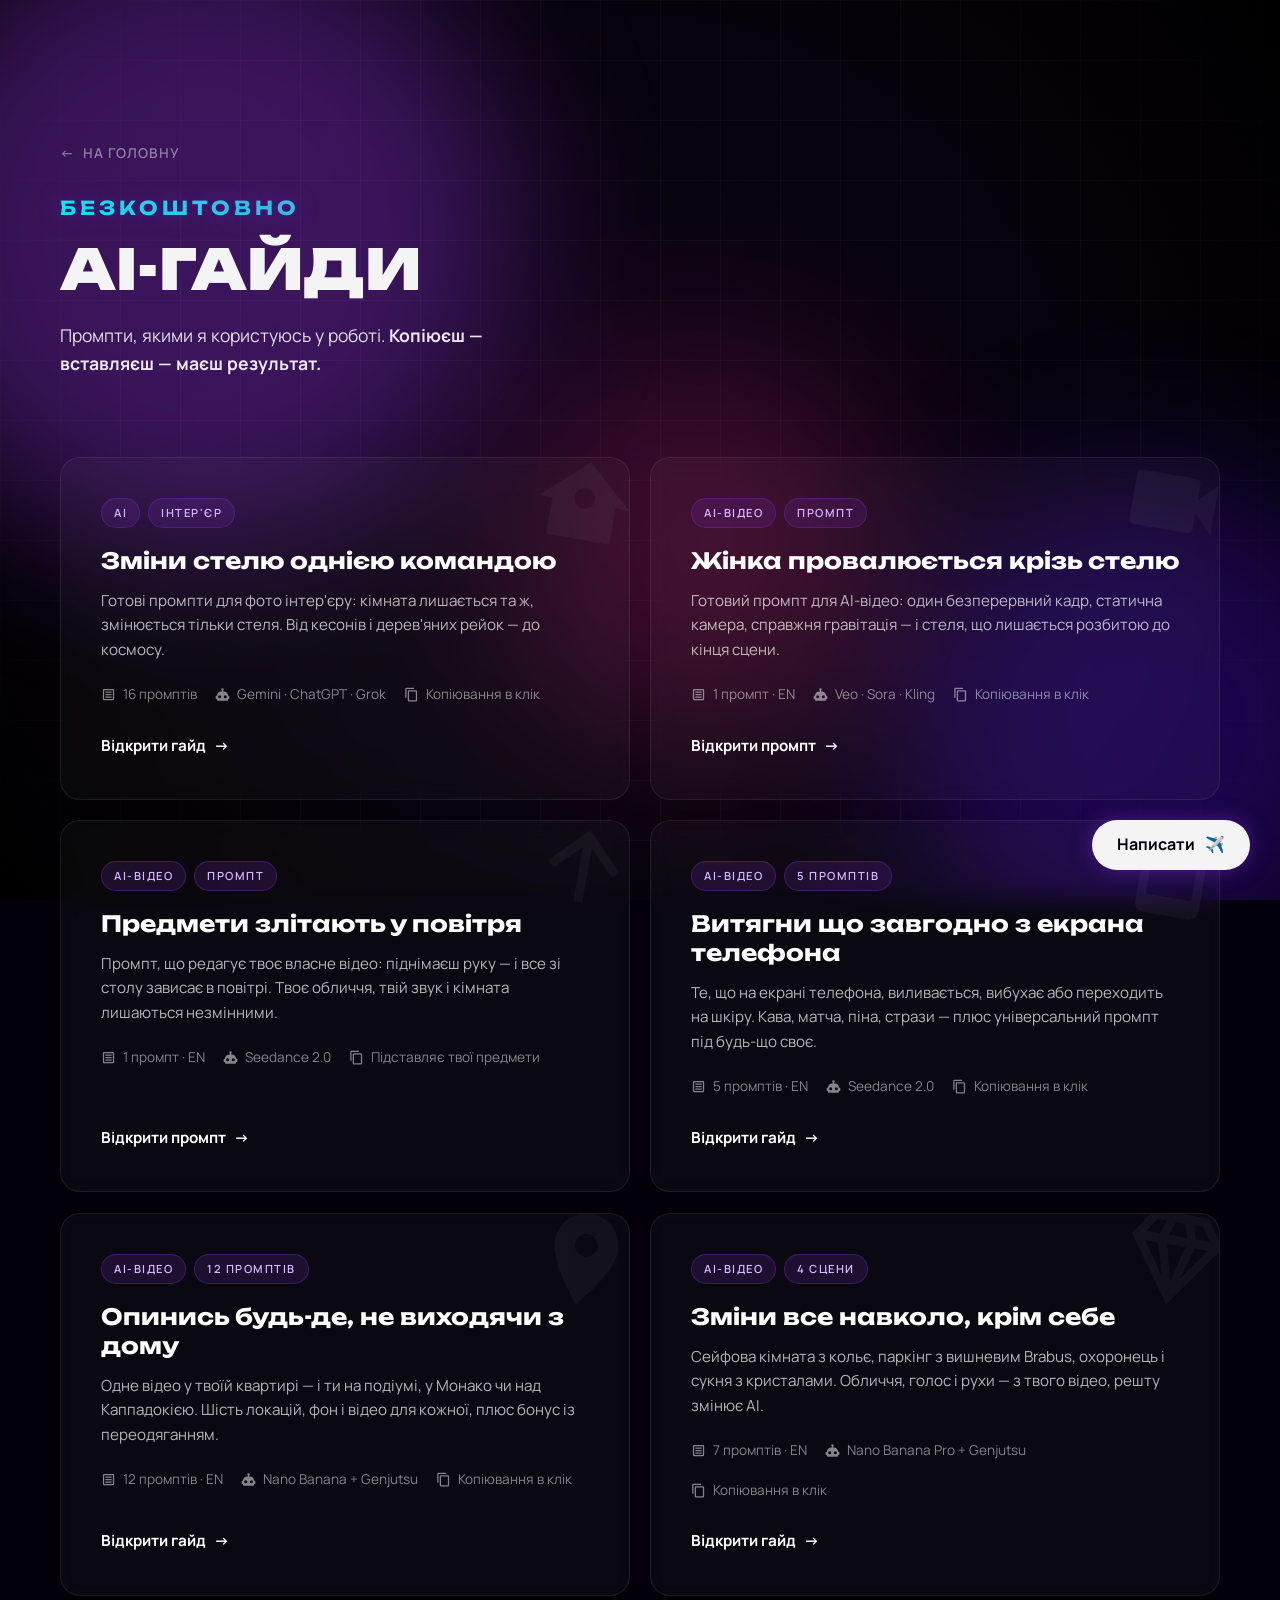
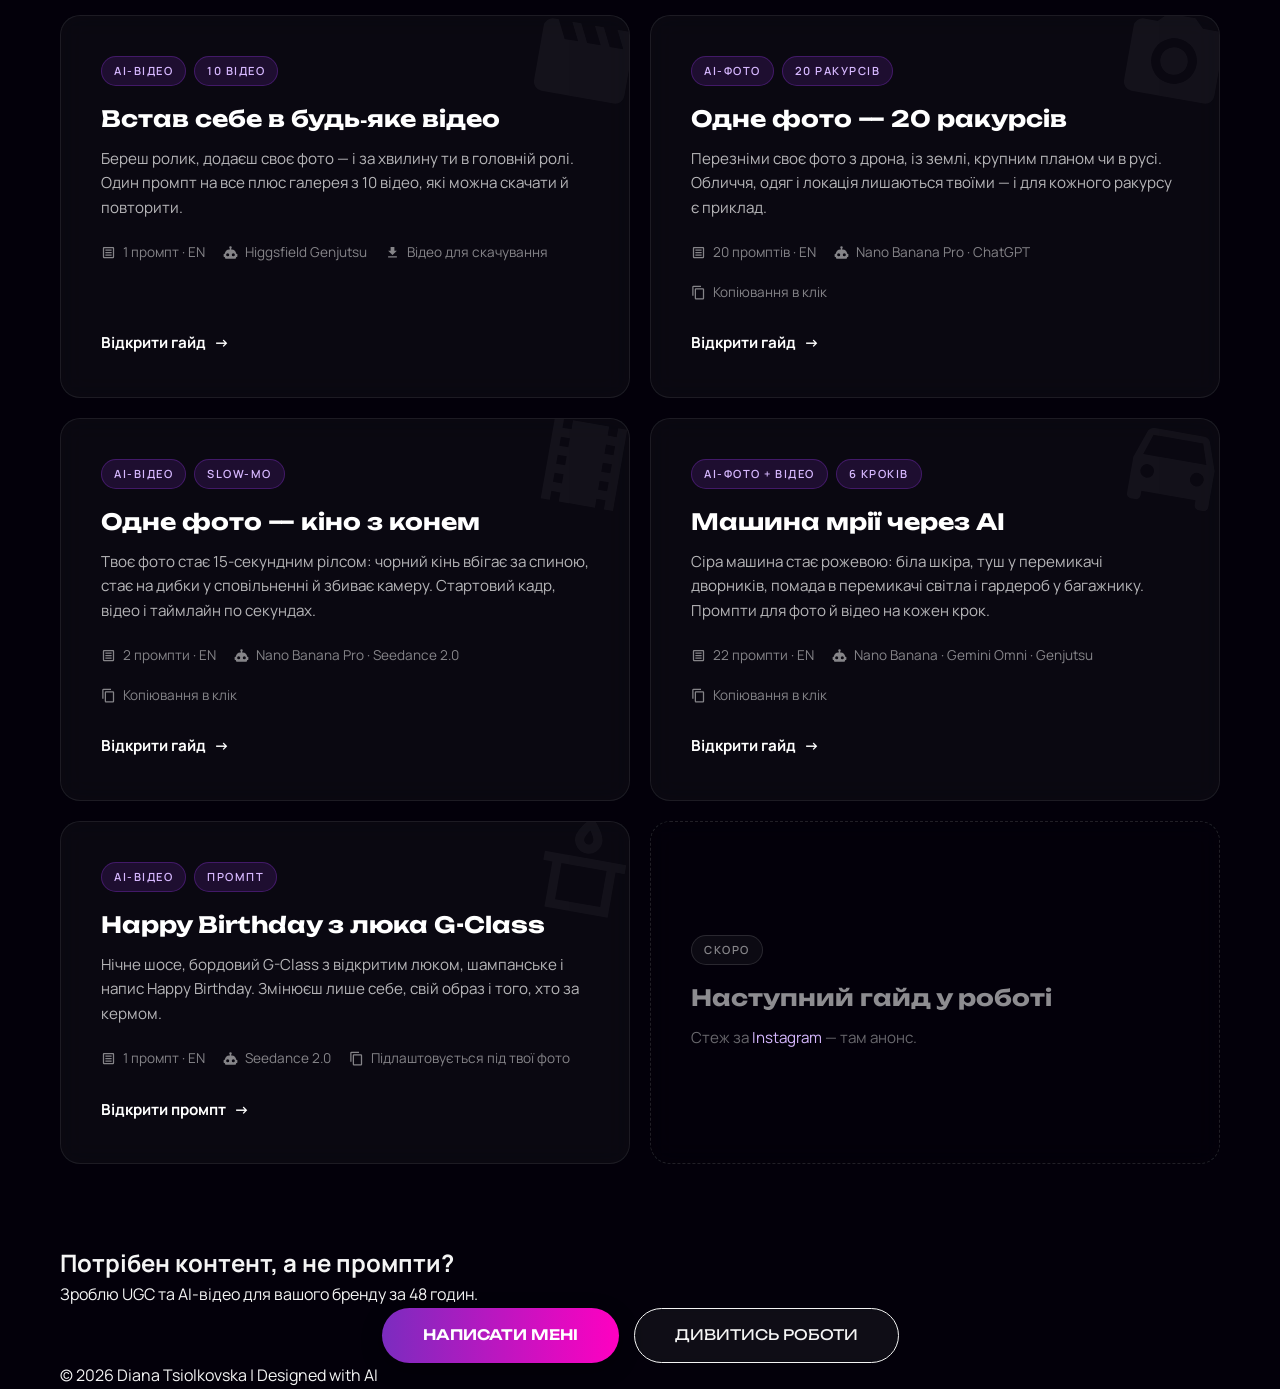
==== commit 14f9cf59: "Add G-Class birthday prompt guide New /guides/gclass-birthday/ built on the existing guide design sy" ====
--- a/guides/index.html
+++ b/guides/index.html
@@ -118,6 +118,12 @@
           "headline": "Машина мрії через AI: промпти для Nano Banana, Gemini Omni і Higgsfield Genjutsu",
           "description": "6 кроків і 22 готові промпти англійською: рожевий кузов, біла шкіра, косметика в перемикачах і гардероб у багажнику.",
           "url": "https://diana-creator.site/guides/mashyna-mrii/"
+        },
+        {
+          "@type": "Article",
+          "headline": "Happy Birthday з люка G-Class: промпт для Seedance 2.0",
+          "description": "Готовий промпт англійською для Seedance 2.0: 15-секундне привітання з люка Mercedes G-Class, у якому змінюються лише обличчя, образ і водій.",
+          "url": "https://diana-creator.site/guides/gclass-birthday/"
         }
       ]
     }
@@ -479,6 +485,38 @@
                     </span>
                 </a>
 
+                <a class="guide-card" href="gclass-birthday/">
+                    <div class="guide-icon-bg" aria-hidden="true">
+                        <svg viewBox="0 0 24 24"><path d="M5,22V12H3V10H21V12H19V22H5M7,20H17V12H7V20M12,9A3,3 0 0,1 9,6C9,4.5 10.5,2.5 12,1C13.5,2.5 15,4.5 15,6A3,3 0 0,1 12,9M12,7A1,1 0 0,0 13,6C13,5.5 12.6,4.7 12,3.9C11.4,4.7 11,5.5 11,6A1,1 0 0,0 12,7Z" /></svg>
+                    </div>
+                    <div class="guide-tags">
+                        <span class="guide-tag">AI-відео</span>
+                        <span class="guide-tag">Промпт</span>
+                    </div>
+                    <h2 class="guide-title">Happy Birthday з люка G-Class</h2>
+                    <p class="guide-desc">
+                        Нічне шосе, бордовий G-Class з відкритим люком, шампанське і напис Happy Birthday.
+                        Змінюєш лише себе, свій образ і того, хто за кермом.
+                    </p>
+                    <div class="guide-meta">
+                        <span>
+                            <svg viewBox="0 0 24 24" aria-hidden="true"><path d="M19,3H5C3.89,3 3,3.89 3,5V19A2,2 0 0,0 5,21H19A2,2 0 0,0 21,19V5C21,3.89 20.1,3 19,3M19,19H5V5H19V19M17,17H7V15H17V17M17,13H7V11H17V13M17,9H7V7H17V9Z" /></svg>
+                            1 промпт · EN
+                        </span>
+                        <span>
+                            <svg viewBox="0 0 24 24" aria-hidden="true"><path d="M12,2A2,2 0 0,1 14,4C14,4.74 13.6,5.39 13,5.73V7H14A7,7 0 0,1 21,14H22A1,1 0 0,1 23,15V18A1,1 0 0,1 22,19H21V20A2,2 0 0,1 19,22H5A2,2 0 0,1 3,20V19H2A1,1 0 0,1 1,18V15A1,1 0 0,1 2,14H3A7,7 0 0,1 10,7H11V5.73C10.4,5.39 10,4.74 10,4A2,2 0 0,1 12,2M7.5,13A2.5,2.5 0 0,0 5,15.5A2.5,2.5 0 0,0 7.5,18A2.5,2.5 0 0,0 10,15.5A2.5,2.5 0 0,0 7.5,13M16.5,13A2.5,2.5 0 0,0 14,15.5A2.5,2.5 0 0,0 16.5,18A2.5,2.5 0 0,0 19,15.5A2.5,2.5 0 0,0 16.5,13Z" /></svg>
+                            Seedance 2.0
+                        </span>
+                        <span>
+                            <svg viewBox="0 0 24 24" aria-hidden="true"><path d="M19,21H8V7H19M19,5H8A2,2 0 0,0 6,7V21A2,2 0 0,0 8,23H19A2,2 0 0,0 21,21V7A2,2 0 0,0 19,5M16,1H4A2,2 0 0,0 2,3V17H4V3H16V1Z" /></svg>
+                            Підлаштовується під твої фото
+                        </span>
+                    </div>
+                    <span class="guide-btn">
+                        Відкрити промпт <span class="arrow-icon" aria-hidden="true">→</span>
+                    </span>
+                </a>
+
                 <div class="guide-card is-soon">
                     <div class="guide-tags">
                         <span class="guide-tag">Скоро</span>
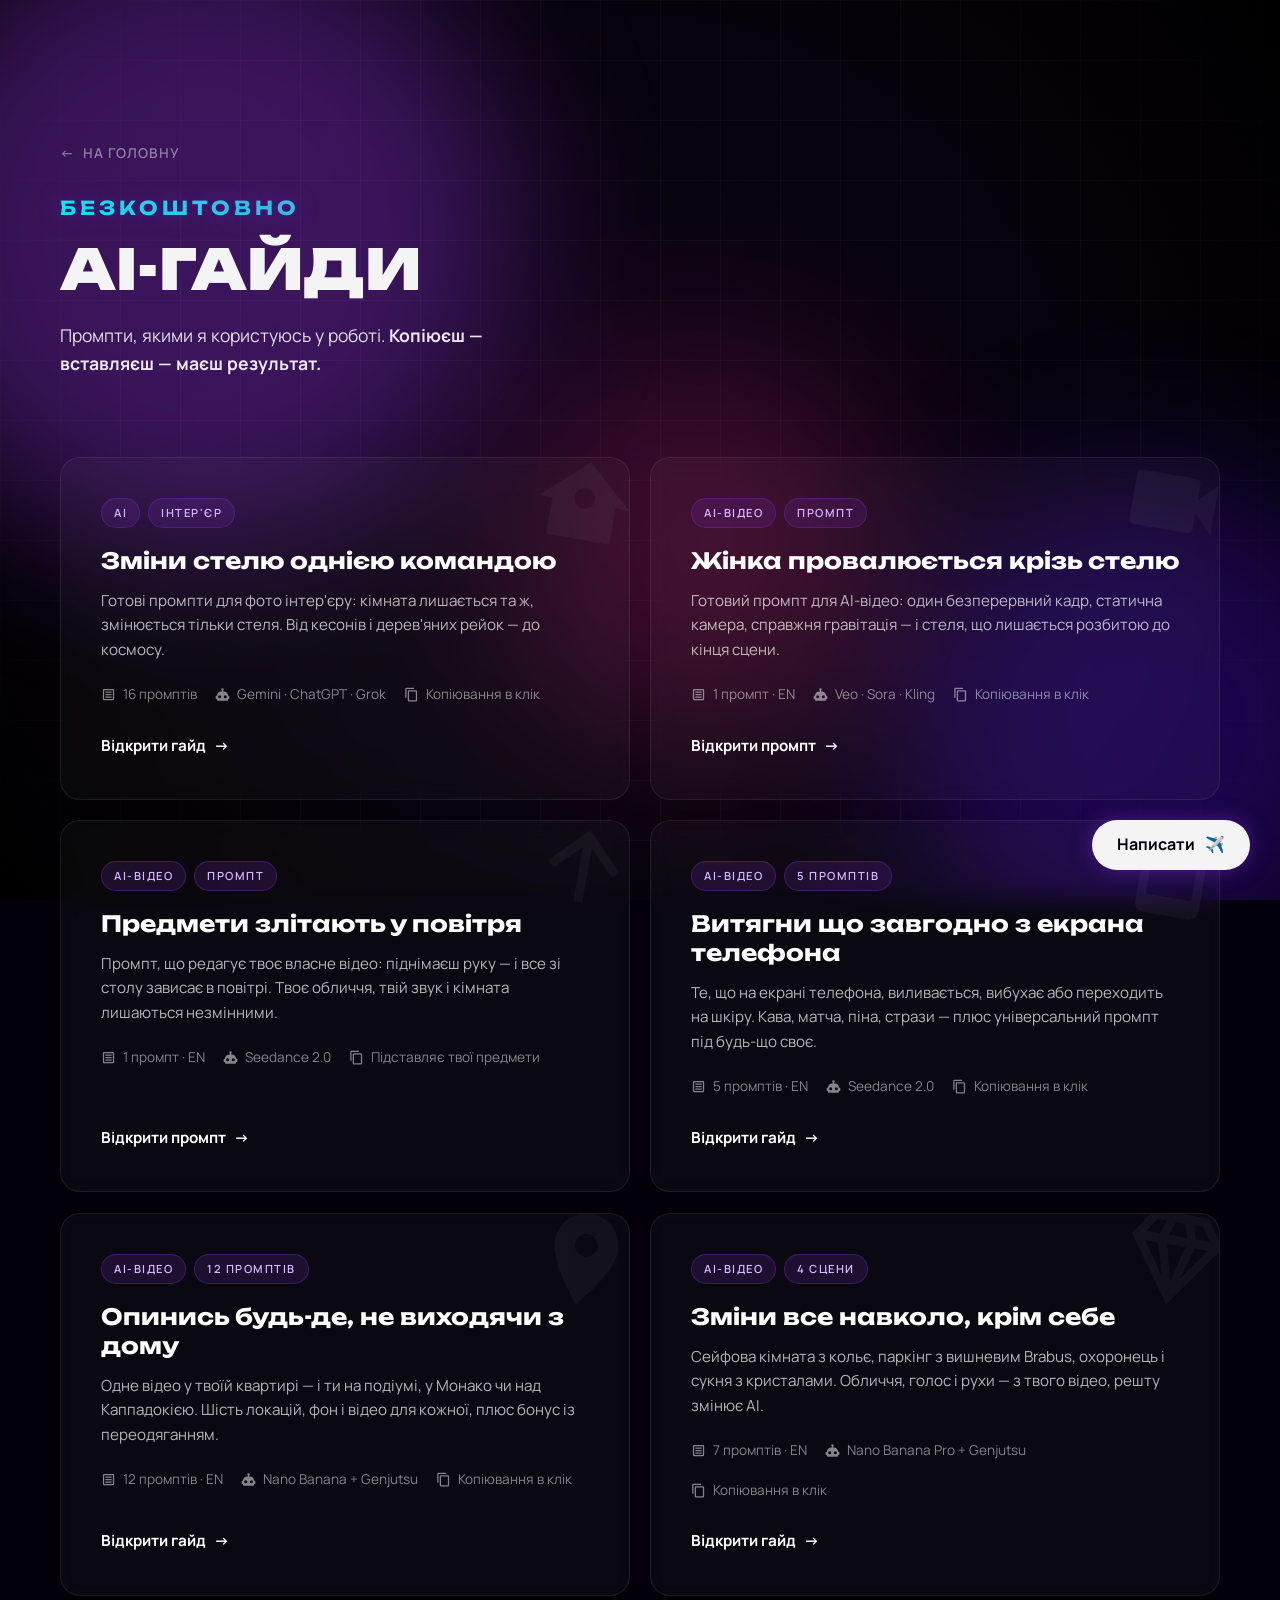
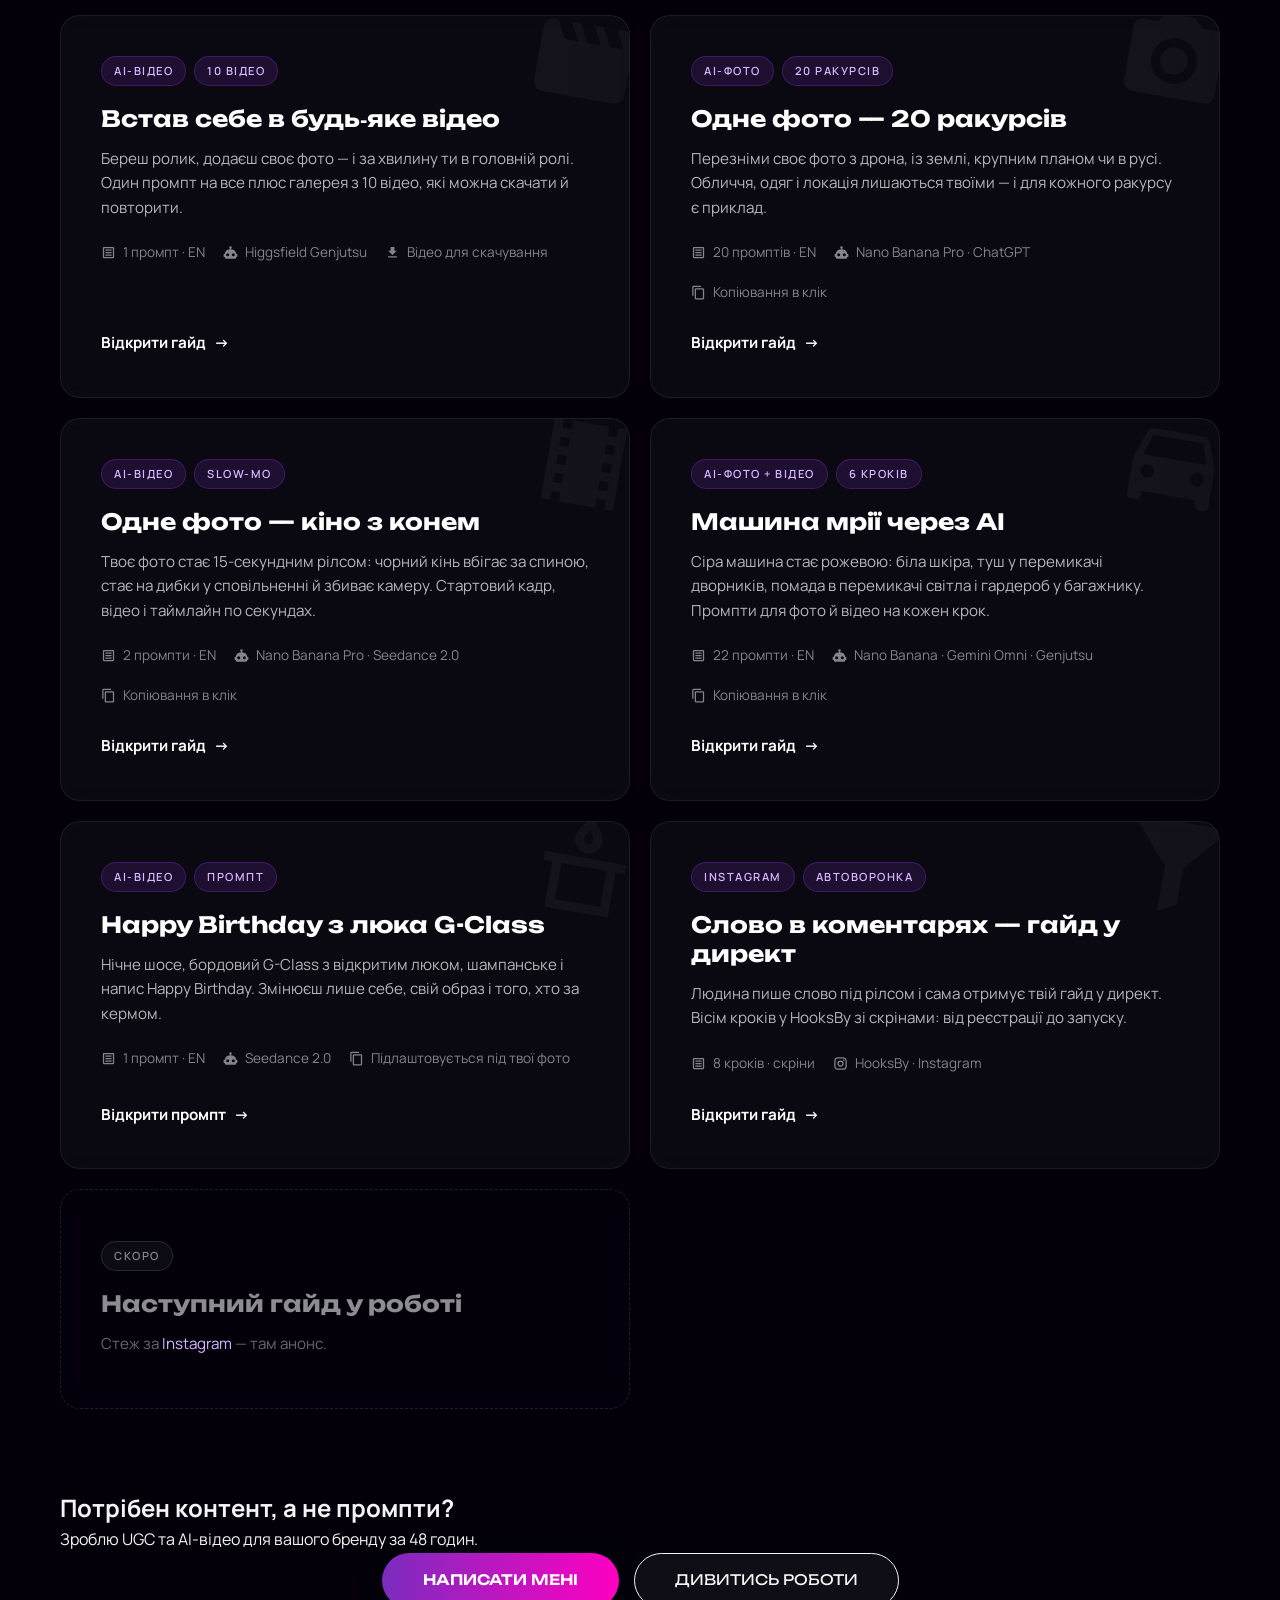
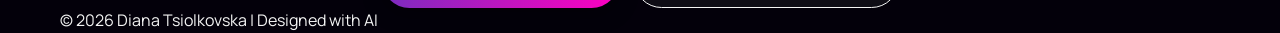
==== commit c69ebb84: "Add HooksBy comment-to-DM autofunnel guide Eight steps with app screenshots: sign up, connect Instag" ====
--- a/guides/index.html
+++ b/guides/index.html
@@ -124,6 +124,12 @@
           "headline": "Happy Birthday з люка G-Class: промпт для Seedance 2.0",
           "description": "Готовий промпт англійською для Seedance 2.0: 15-секундне привітання з люка Mercedes G-Class, у якому змінюються лише обличчя, образ і водій.",
           "url": "https://diana-creator.site/guides/gclass-birthday/"
+        },
+        {
+          "@type": "Article",
+          "headline": "Автоворонка в Instagram: слово в коментарях — гайд у директ",
+          "description": "Вісім кроків у HooksBy зі скрінами: людина пише слово під рілсом і сама отримує гайд у директ.",
+          "url": "https://diana-creator.site/guides/avtovoronka/"
         }
       ]
     }
@@ -517,6 +523,34 @@
                     </span>
                 </a>
 
+                <a class="guide-card" href="avtovoronka/">
+                    <div class="guide-icon-bg" aria-hidden="true">
+                        <svg viewBox="0 0 24 24"><path d="M3,2H21V4L14,12V20L10,22V12L3,4V2Z" /></svg>
+                    </div>
+                    <div class="guide-tags">
+                        <span class="guide-tag">Instagram</span>
+                        <span class="guide-tag">Автоворонка</span>
+                    </div>
+                    <h2 class="guide-title">Слово в коментарях — гайд у директ</h2>
+                    <p class="guide-desc">
+                        Людина пише слово під рілсом і сама отримує твій гайд у директ.
+                        Вісім кроків у HooksBy зі скрінами: від реєстрації до запуску.
+                    </p>
+                    <div class="guide-meta">
+                        <span>
+                            <svg viewBox="0 0 24 24" aria-hidden="true"><path d="M19,3H5C3.89,3 3,3.89 3,5V19A2,2 0 0,0 5,21H19A2,2 0 0,0 21,19V5C21,3.89 20.1,3 19,3M19,19H5V5H19V19M17,17H7V15H17V17M17,13H7V11H17V13M17,9H7V7H17V9Z" /></svg>
+                            8 кроків · скріни
+                        </span>
+                        <span>
+                            <svg viewBox="0 0 24 24" aria-hidden="true"><path d="M7.8,2H16.2C19.4,2 22,4.6 22,7.8V16.2A5.8,5.8 0 0,1 16.2,22H7.8C4.6,22 2,19.4 2,16.2V7.8A5.8,5.8 0 0,1 7.8,2M7.6,4A3.6,3.6 0 0,0 4,7.6V16.4C4,18.39 5.61,20 7.6,20H16.4A3.6,3.6 0 0,0 20,16.4V7.6C20,5.61 18.39,4 16.4,4H7.6M17.25,5.5A1.25,1.25 0 0,1 18.5,6.75A1.25,1.25 0 0,1 17.25,8A1.25,1.25 0 0,1 16,6.75A1.25,1.25 0 0,1 17.25,5.5M12,7A5,5 0 0,1 17,12A5,5 0 0,1 12,17A5,5 0 0,1 7,12A5,5 0 0,1 12,7M12,9A3,3 0 0,0 9,12A3,3 0 0,0 12,15A3,3 0 0,0 15,12A3,3 0 0,0 12,9Z" /></svg>
+                            HooksBy · Instagram
+                        </span>
+                    </div>
+                    <span class="guide-btn">
+                        Відкрити гайд <span class="arrow-icon" aria-hidden="true">→</span>
+                    </span>
+                </a>
+
                 <div class="guide-card is-soon">
                     <div class="guide-tags">
                         <span class="guide-tag">Скоро</span>
